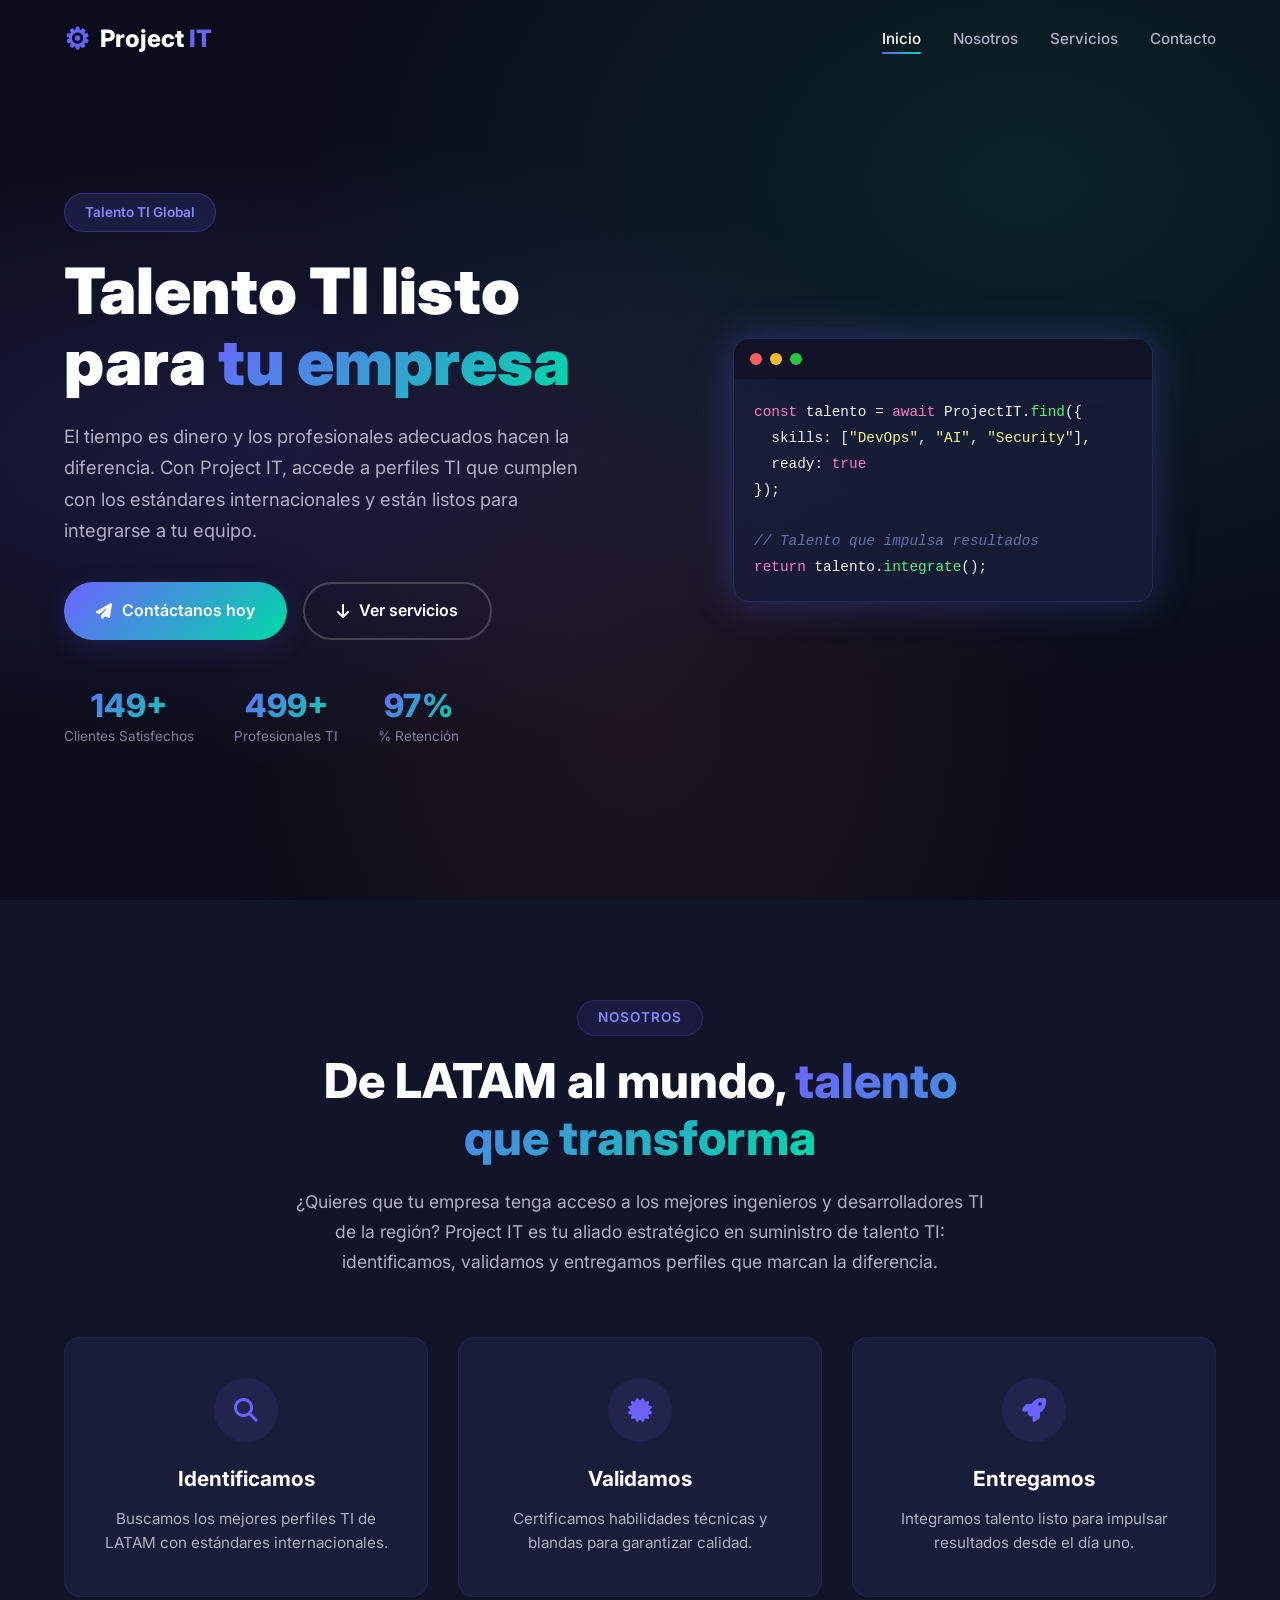
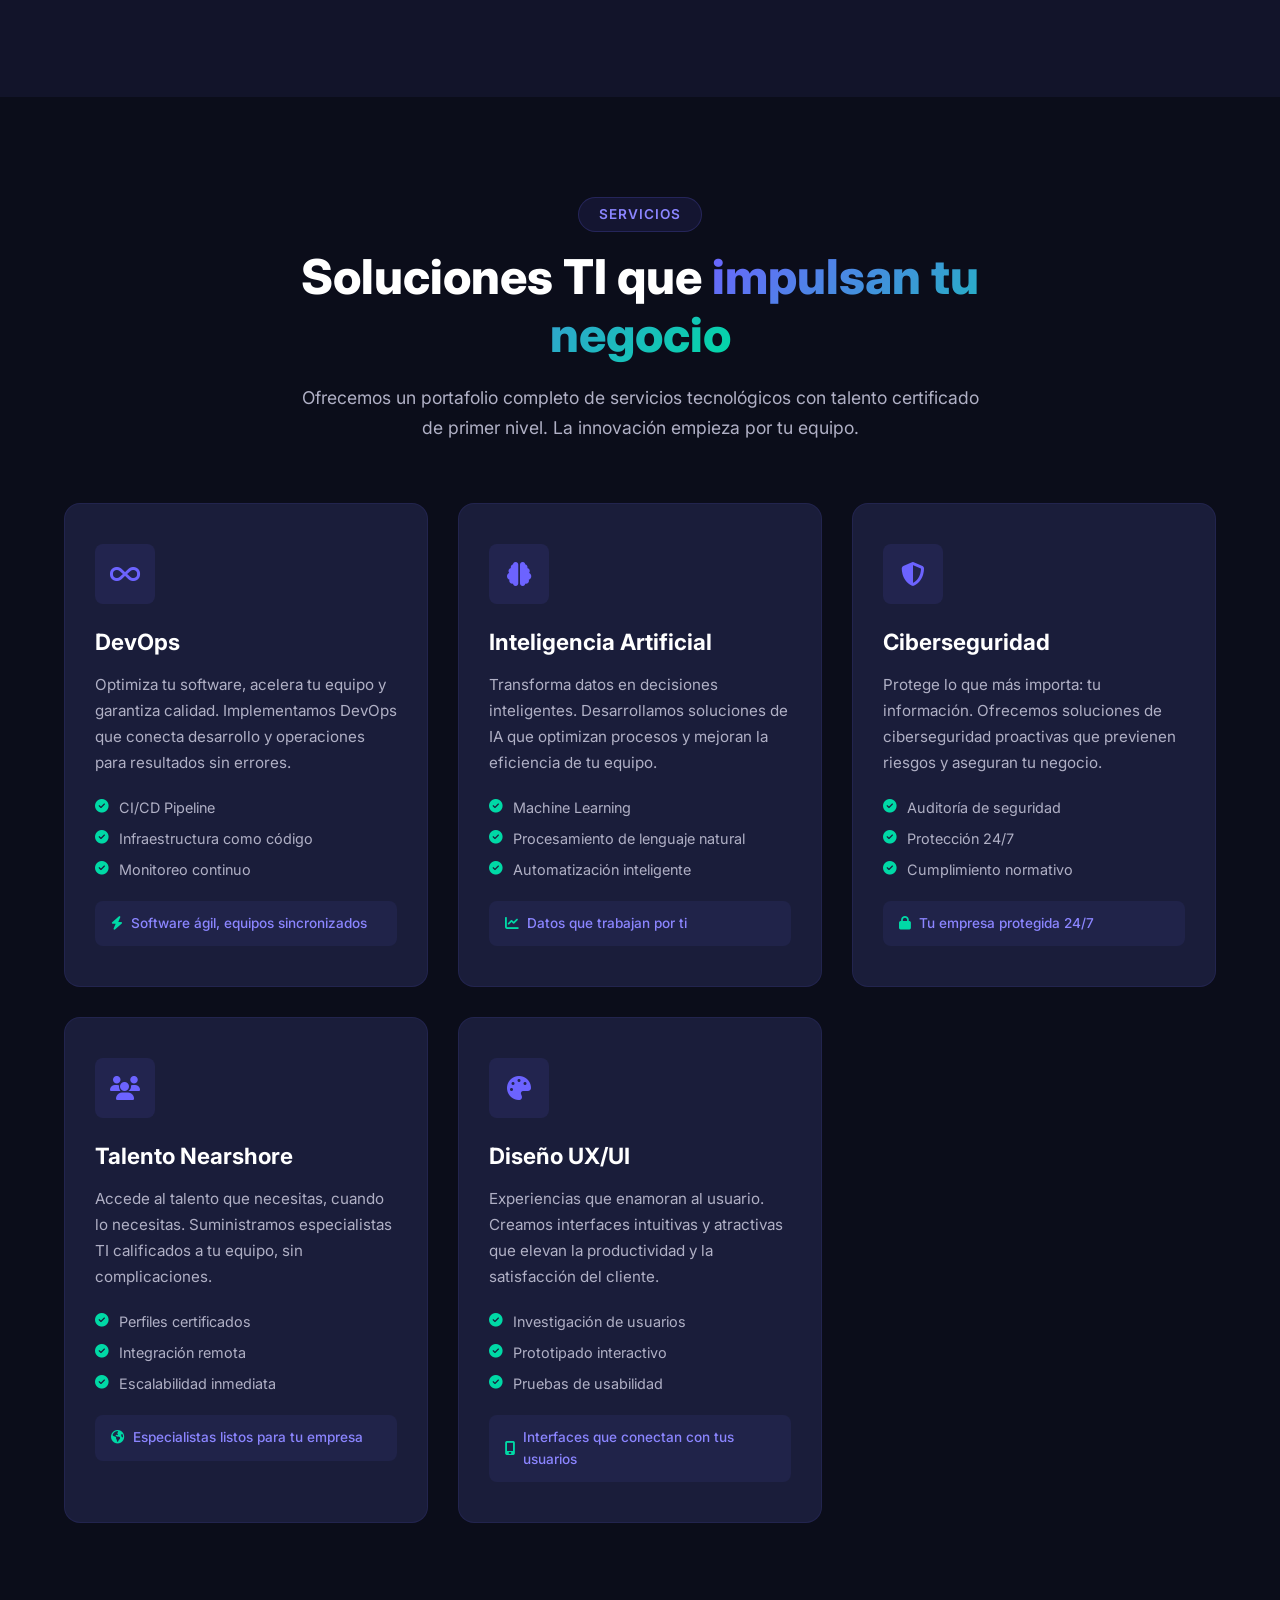
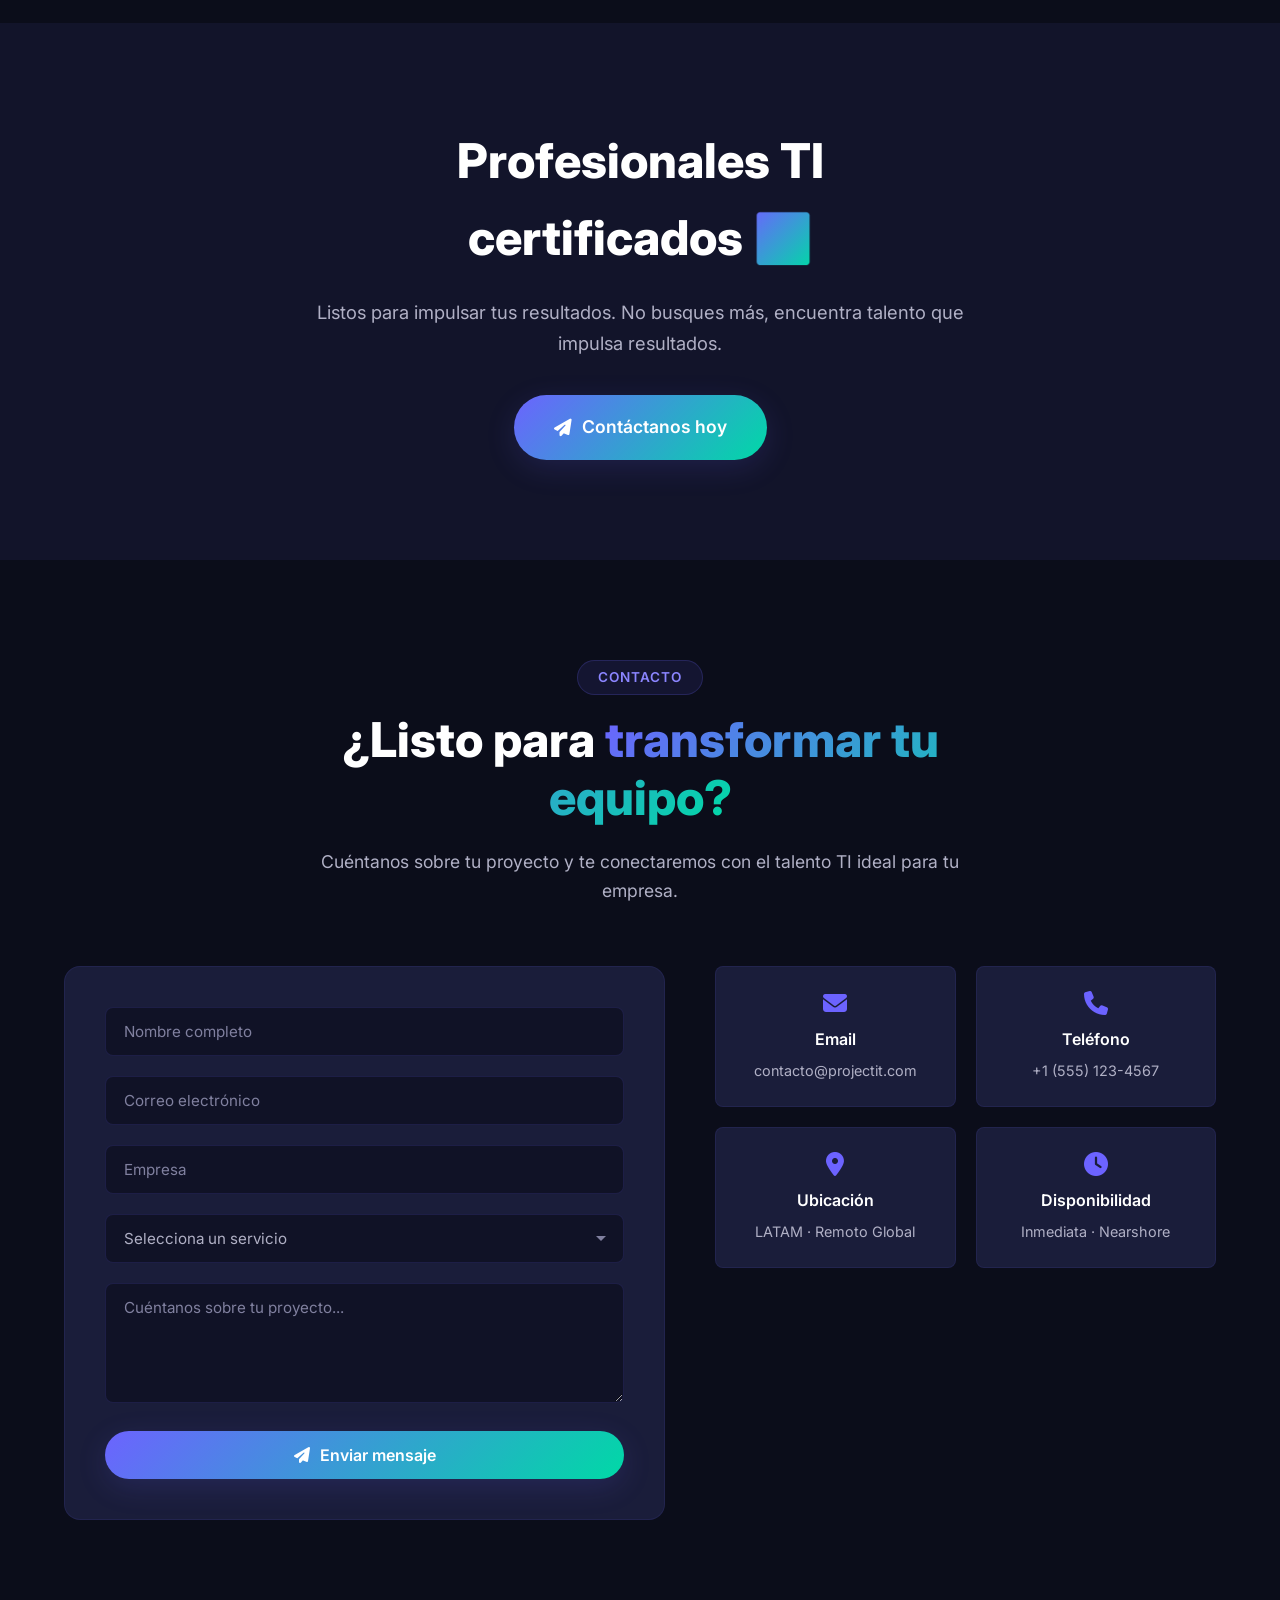
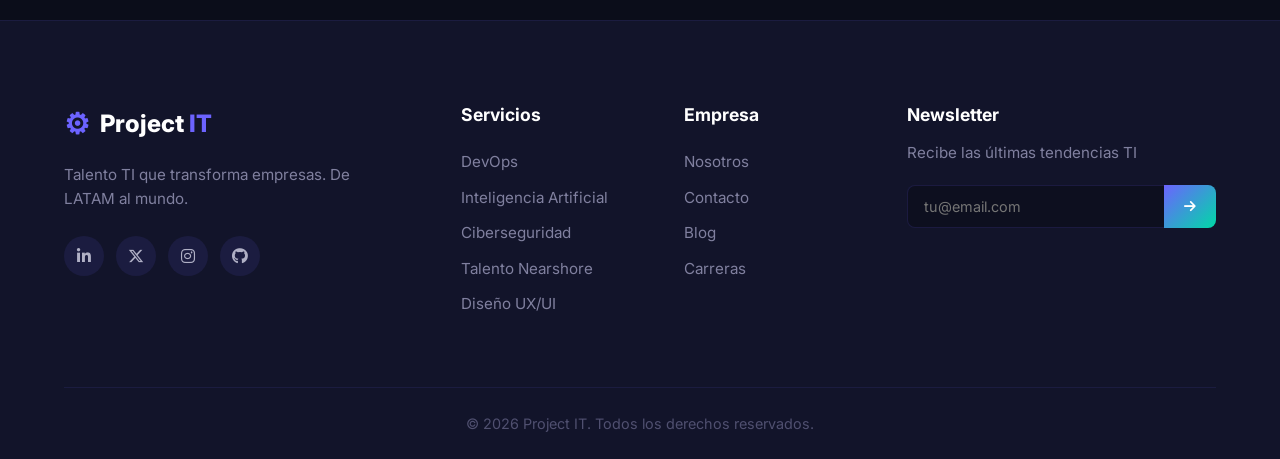
==== index.html @ e50b4309 "Initial commit: Project IT website - Professional responsive web with DevOps, AI, Cybersecurity, Nea" ====
<!DOCTYPE html>
<html lang="es">
<head>
    <meta charset="UTF-8">
    <meta name="viewport" content="width=device-width, initial-scale=1.0">
    <title>Project IT - Talento TI que Transforma</title>
    <meta name="description" content="Project IT: Tu aliado estratégico en suministro de talento TI. DevOps, Inteligencia Artificial, Ciberseguridad, Nearshore y Diseño UX/UI.">
    <link rel="preconnect" href="https://fonts.googleapis.com">
    <link rel="preconnect" href="https://fonts.gstatic.com" crossorigin>
    <link href="https://fonts.googleapis.com/css2?family=Inter:wght@300;400;500;600;700;800;900&display=swap" rel="stylesheet">
    <link rel="stylesheet" href="https://cdnjs.cloudflare.com/ajax/libs/font-awesome/6.5.1/css/all.min.css">
    <link rel="stylesheet" href="styles.css">
</head>
<body>
    <!-- ===== HEADER / NAVBAR ===== -->
    <header class="header" id="header">
        <div class="container header__container">
            <a href="#" class="logo">
                <span class="logo__icon">&#9881;</span>
                <span class="logo__text">Project <span class="logo__highlight">IT</span></span>
            </a>
            <nav class="nav" id="nav">
                <ul class="nav__list">
                    <li><a href="#hero" class="nav__link active">Inicio</a></li>
                    <li><a href="#about" class="nav__link">Nosotros</a></li>
                    <li><a href="#services" class="nav__link">Servicios</a></li>
                    <li><a href="#contact" class="nav__link">Contacto</a></li>
                </ul>
            </nav>
            <button class="hamburger" id="hamburger" aria-label="Menú">
                <span class="hamburger__line"></span>
                <span class="hamburger__line"></span>
                <span class="hamburger__line"></span>
            </button>
        </div>
    </header>

    <!-- ===== HERO ===== -->
    <section class="hero" id="hero">
        <div class="hero__bg"></div>
        <div class="container hero__container">
            <div class="hero__content">
                <span class="hero__badge">Talento TI Global</span>
                <h1 class="hero__title">
                    Talento TI listo para <span class="gradient-text">tu empresa</span>
                </h1>
                <p class="hero__subtitle">
                    El tiempo es dinero y los profesionales adecuados hacen la diferencia. 
                    Con Project IT, accede a perfiles TI que cumplen con los estándares 
                    internacionales y están listos para integrarse a tu equipo.
                </p>
                <div class="hero__actions">
                    <a href="#contact" class="btn btn--primary">
                        <i class="fas fa-paper-plane"></i> Contáctanos hoy
                    </a>
                    <a href="#services" class="btn btn--outline">
                        <i class="fas fa-arrow-down"></i> Ver servicios
                    </a>
                </div>
                <div class="hero__stats">
                    <div class="stat">
                        <span class="stat__number" data-count="150">0</span>
                        <span class="stat__label">Clientes Satisfechos</span>
                    </div>
                    <div class="stat">
                        <span class="stat__number" data-count="500">0</span>
                        <span class="stat__label">Profesionales TI</span>
                    </div>
                    <div class="stat">
                        <span class="stat__number" data-count="98">0</span>
                        <span class="stat__label">% Retención</span>
                    </div>
                </div>
            </div>
            <div class="hero__visual">
                <div class="hero__code-card">
                    <div class="code-card__header">
                        <span class="code-dot code-dot--red"></span>
                        <span class="code-dot code-dot--yellow"></span>
                        <span class="code-dot code-dot--green"></span>
                    </div>
                    <div class="code-card__body">
                        <pre><span class="code-keyword">const</span> talento = <span class="code-keyword">await</span> ProjectIT.<span class="code-func">find</span>({<br>  skills: [<span class="code-string">"DevOps"</span>, <span class="code-string">"AI"</span>, <span class="code-string">"Security"</span>],<br>  ready: <span class="code-boolean">true</span><br>});<br><br><span class="code-comment">// Talento que impulsa resultados</span><br><span class="code-keyword">return</span> talento.<span class="code-func">integrate</span>();</pre>
                    </div>
                </div>
            </div>
        </div>
    </section>

    <!-- ===== ABOUT ===== -->
    <section class="about section" id="about">
        <div class="container">
            <div class="section__header">
                <span class="section__tag">Nosotros</span>
                <h2 class="section__title">De LATAM al mundo, <span class="gradient-text">talento que transforma</span></h2>
                <p class="section__desc">
                    ¿Quieres que tu empresa tenga acceso a los mejores ingenieros y desarrolladores TI 
                    de la región? Project IT es tu aliado estratégico en suministro de talento TI: 
                    identificamos, validamos y entregamos perfiles que marcan la diferencia.
                </p>
            </div>
            <div class="about__grid">
                <div class="about__card">
                    <div class="about__icon">
                        <i class="fas fa-search"></i>
                    </div>
                    <h3>Identificamos</h3>
                    <p>Buscamos los mejores perfiles TI de LATAM con estándares internacionales.</p>
                </div>
                <div class="about__card">
                    <div class="about__icon">
                        <i class="fas fa-certificate"></i>
                    </div>
                    <h3>Validamos</h3>
                    <p>Certificamos habilidades técnicas y blandas para garantizar calidad.</p>
                </div>
                <div class="about__card">
                    <div class="about__icon">
                        <i class="fas fa-rocket"></i>
                    </div>
                    <h3>Entregamos</h3>
                    <p>Integramos talento listo para impulsar resultados desde el día uno.</p>
                </div>
            </div>
        </div>
    </section>

    <!-- ===== SERVICES ===== -->
    <section class="services section" id="services">
        <div class="container">
            <div class="section__header">
                <span class="section__tag">Servicios</span>
                <h2 class="section__title">Soluciones TI que <span class="gradient-text">impulsan tu negocio</span></h2>
                <p class="section__desc">
                    Ofrecemos un portafolio completo de servicios tecnológicos con talento certificado 
                    de primer nivel. La innovación empieza por tu equipo.
                </p>
            </div>
            <div class="services__grid">
                <!-- DevOps -->
                <div class="service-card" data-aos="fade-up">
                    <div class="service-card__icon">
                        <i class="fas fa-infinity"></i>
                    </div>
                    <h3 class="service-card__title">DevOps</h3>
                    <p class="service-card__desc">
                        Optimiza tu software, acelera tu equipo y garantiza calidad. Implementamos 
                        DevOps que conecta desarrollo y operaciones para resultados sin errores.
                    </p>
                    <ul class="service-card__features">
                        <li><i class="fas fa-check-circle"></i> CI/CD Pipeline</li>
                        <li><i class="fas fa-check-circle"></i> Infraestructura como código</li>
                        <li><i class="fas fa-check-circle"></i> Monitoreo continuo</li>
                    </ul>
                    <div class="service-card__tagline">
                        <i class="fas fa-bolt"></i> Software ágil, equipos sincronizados
                    </div>
                </div>

                <!-- Inteligencia Artificial -->
                <div class="service-card" data-aos="fade-up" data-aos-delay="100">
                    <div class="service-card__icon">
                        <i class="fas fa-brain"></i>
                    </div>
                    <h3 class="service-card__title">Inteligencia Artificial</h3>
                    <p class="service-card__desc">
                        Transforma datos en decisiones inteligentes. Desarrollamos soluciones de IA 
                        que optimizan procesos y mejoran la eficiencia de tu equipo.
                    </p>
                    <ul class="service-card__features">
                        <li><i class="fas fa-check-circle"></i> Machine Learning</li>
                        <li><i class="fas fa-check-circle"></i> Procesamiento de lenguaje natural</li>
                        <li><i class="fas fa-check-circle"></i> Automatización inteligente</li>
                    </ul>
                    <div class="service-card__tagline">
                        <i class="fas fa-chart-line"></i> Datos que trabajan por ti
                    </div>
                </div>

                <!-- Ciberseguridad -->
                <div class="service-card" data-aos="fade-up" data-aos-delay="200">
                    <div class="service-card__icon">
                        <i class="fas fa-shield-halved"></i>
                    </div>
                    <h3 class="service-card__title">Ciberseguridad</h3>
                    <p class="service-card__desc">
                        Protege lo que más importa: tu información. Ofrecemos soluciones de 
                        ciberseguridad proactivas que previenen riesgos y aseguran tu negocio.
                    </p>
                    <ul class="service-card__features">
                        <li><i class="fas fa-check-circle"></i> Auditoría de seguridad</li>
                        <li><i class="fas fa-check-circle"></i> Protección 24/7</li>
                        <li><i class="fas fa-check-circle"></i> Cumplimiento normativo</li>
                    </ul>
                    <div class="service-card__tagline">
                        <i class="fas fa-lock"></i> Tu empresa protegida 24/7
                    </div>
                </div>

                <!-- Dotación de Personal TI / Nearshore -->
                <div class="service-card" data-aos="fade-up" data-aos-delay="300">
                    <div class="service-card__icon">
                        <i class="fas fa-users"></i>
                    </div>
                    <h3 class="service-card__title">Talento Nearshore</h3>
                    <p class="service-card__desc">
                        Accede al talento que necesitas, cuando lo necesitas. Suministramos 
                        especialistas TI calificados a tu equipo, sin complicaciones.
                    </p>
                    <ul class="service-card__features">
                        <li><i class="fas fa-check-circle"></i> Perfiles certificados</li>
                        <li><i class="fas fa-check-circle"></i> Integración remota</li>
                        <li><i class="fas fa-check-circle"></i> Escalabilidad inmediata</li>
                    </ul>
                    <div class="service-card__tagline">
                        <i class="fas fa-globe-americas"></i> Especialistas listos para tu empresa
                    </div>
                </div>

                <!-- Diseño UX/UI -->
                <div class="service-card" data-aos="fade-up" data-aos-delay="400">
                    <div class="service-card__icon">
                        <i class="fas fa-palette"></i>
                    </div>
                    <h3 class="service-card__title">Diseño UX/UI</h3>
                    <p class="service-card__desc">
                        Experiencias que enamoran al usuario. Creamos interfaces intuitivas y 
                        atractivas que elevan la productividad y la satisfacción del cliente.
                    </p>
                    <ul class="service-card__features">
                        <li><i class="fas fa-check-circle"></i> Investigación de usuarios</li>
                        <li><i class="fas fa-check-circle"></i> Prototipado interactivo</li>
                        <li><i class="fas fa-check-circle"></i> Pruebas de usabilidad</li>
                    </ul>
                    <div class="service-card__tagline">
                        <i class="fas fa-mobile-screen"></i> Interfaces que conectan con tus usuarios
                    </div>
                </div>
            </div>
        </div>
    </section>

    <!-- ===== CTA ===== -->
    <section class="cta section">
        <div class="container">
            <div class="cta__content">
                <h2 class="cta__title">Profesionales TI certificados <span class="gradient-text">✅</span></h2>
                <p class="cta__desc">
                    Listos para impulsar tus resultados. No busques más, encuentra talento 
                    que impulsa resultados.
                </p>
                <a href="#contact" class="btn btn--primary btn--large">
                    <i class="fas fa-paper-plane"></i> Contáctanos hoy
                </a>
            </div>
        </div>
    </section>

    <!-- ===== CONTACT ===== -->
    <section class="contact section" id="contact">
        <div class="container">
            <div class="section__header">
                <span class="section__tag">Contacto</span>
                <h2 class="section__title">¿Listo para <span class="gradient-text">transformar tu equipo?</span></h2>
                <p class="section__desc">
                    Cuéntanos sobre tu proyecto y te conectaremos con el talento TI ideal para tu empresa.
                </p>
            </div>
            <div class="contact__grid">
                <form class="contact__form" id="contactForm">
                    <div class="form__group">
                        <input type="text" id="name" name="name" placeholder="Nombre completo" required>
                    </div>
                    <div class="form__group">
                        <input type="email" id="email" name="email" placeholder="Correo electrónico" required>
                    </div>
                    <div class="form__group">
                        <input type="text" id="company" name="company" placeholder="Empresa">
                    </div>
                    <div class="form__group">
                        <select id="service" name="service">
                            <option value="">Selecciona un servicio</option>
                            <option value="devops">DevOps</option>
                            <option value="ai">Inteligencia Artificial</option>
                            <option value="security">Ciberseguridad</option>
                            <option value="nearshore">Talento Nearshore</option>
                            <option value="uxui">Diseño UX/UI</option>
                        </select>
                    </div>
                    <div class="form__group">
                        <textarea id="message" name="message" rows="4" placeholder="Cuéntanos sobre tu proyecto..." required></textarea>
                    </div>
                    <button type="submit" class="btn btn--primary btn--full">
                        <i class="fas fa-paper-plane"></i> Enviar mensaje
                    </button>
                </form>
                <div class="contact__info">
                    <div class="contact__info-card">
                        <i class="fas fa-envelope"></i>
                        <h4>Email</h4>
                        <p>contacto@projectit.com</p>
                    </div>
                    <div class="contact__info-card">
                        <i class="fas fa-phone"></i>
                        <h4>Teléfono</h4>
                        <p>+1 (555) 123-4567</p>
                    </div>
                    <div class="contact__info-card">
                        <i class="fas fa-location-dot"></i>
                        <h4>Ubicación</h4>
                        <p>LATAM · Remoto Global</p>
                    </div>
                    <div class="contact__info-card">
                        <i class="fas fa-clock"></i>
                        <h4>Disponibilidad</h4>
                        <p>Inmediata · Nearshore</p>
                    </div>
                </div>
            </div>
        </div>
    </section>

    <!-- ===== FOOTER ===== -->
    <footer class="footer">
        <div class="container">
            <div class="footer__grid">
                <div class="footer__brand">
                    <a href="#" class="logo">
                        <span class="logo__icon">&#9881;</span>
                        <span class="logo__text">Project <span class="logo__highlight">IT</span></span>
                    </a>
                    <p>Talento TI que transforma empresas. De LATAM al mundo.</p>
                    <div class="footer__social">
                        <a href="#" aria-label="LinkedIn"><i class="fab fa-linkedin-in"></i></a>
                        <a href="#" aria-label="Twitter"><i class="fab fa-x-twitter"></i></a>
                        <a href="#" aria-label="Instagram"><i class="fab fa-instagram"></i></a>
                        <a href="#" aria-label="GitHub"><i class="fab fa-github"></i></a>
                    </div>
                </div>
                <div class="footer__links">
                    <h4>Servicios</h4>
                    <ul>
                        <li><a href="#services">DevOps</a></li>
                        <li><a href="#services">Inteligencia Artificial</a></li>
                        <li><a href="#services">Ciberseguridad</a></li>
                        <li><a href="#services">Talento Nearshore</a></li>
                        <li><a href="#services">Diseño UX/UI</a></li>
                    </ul>
                </div>
                <div class="footer__links">
                    <h4>Empresa</h4>
                    <ul>
                        <li><a href="#about">Nosotros</a></li>
                        <li><a href="#contact">Contacto</a></li>
                        <li><a href="#">Blog</a></li>
                        <li><a href="#">Carreras</a></li>
                    </ul>
                </div>
                <div class="footer__newsletter">
                    <h4>Newsletter</h4>
                    <p>Recibe las últimas tendencias TI</p>
                    <form class="footer__form">
                        <input type="email" placeholder="tu@email.com" required>
                        <button type="submit" aria-label="Suscribirse"><i class="fas fa-arrow-right"></i></button>
                    </form>
                </div>
            </div>
            <div class="footer__bottom">
                <p>&copy; 2026 Project IT. Todos los derechos reservados.</p>
            </div>
        </div>
    </footer>

    <script src="script.js"></script>
</body>
</html>
---- styles.css ----
/* ============================================
   PROJECT IT - Estilos Profesionales
   Diseño moderno, responsivo y atractivo
   ============================================ */

/* ----- CSS Custom Properties ----- */
:root {
    --primary: #6C63FF;
    --primary-dark: #5A52D5;
    --primary-light: #8B85FF;
    --secondary: #00D9A6;
    --accent: #FF6B6B;
    --dark: #0B0D1A;
    --dark-2: #12142A;
    --dark-3: #1A1D3A;
    --gray-100: #F0F0F5;
    --gray-200: #E0E0EB;
    --gray-300: #B0B0C5;
    --gray-400: #80809F;
    --gray-500: #505070;
    --white: #FFFFFF;
    --gradient-1: linear-gradient(135deg, #6C63FF, #00D9A6);
    --gradient-2: linear-gradient(135deg, #6C63FF, #FF6B6B);
    --gradient-3: linear-gradient(135deg, #00D9A6, #6C63FF);
    --shadow-sm: 0 2px 8px rgba(108, 99, 255, 0.1);
    --shadow-md: 0 8px 30px rgba(108, 99, 255, 0.15);
    --shadow-lg: 0 20px 60px rgba(108, 99, 255, 0.2);
    --shadow-glow: 0 0 40px rgba(108, 99, 255, 0.3);
    --radius-sm: 8px;
    --radius-md: 16px;
    --radius-lg: 24px;
    --radius-xl: 32px;
    --transition: all 0.3s cubic-bezier(0.4, 0, 0.2, 1);
    --font: 'Inter', -apple-system, BlinkMacSystemFont, 'Segoe UI', sans-serif;
    --max-width: 1200px;
}

/* ----- Reset & Base ----- */
*,
*::before,
*::after {
    margin: 0;
    padding: 0;
    box-sizing: border-box;
}

html {
    scroll-behavior: smooth;
    font-size: 16px;
}

body {
    font-family: var(--font);
    background: var(--dark);
    color: var(--gray-100);
    line-height: 1.6;
    overflow-x: hidden;
    -webkit-font-smoothing: antialiased;
}

img {
    max-width: 100%;
    display: block;
}

a {
    text-decoration: none;
    color: inherit;
    transition: var(--transition);
}

ul {
    list-style: none;
}

.container {
    width: 100%;
    max-width: var(--max-width);
    margin: 0 auto;
    padding: 0 24px;
}

.section {
    padding: 100px 0;
    position: relative;
}

/* ----- Typography ----- */
.gradient-text {
    background: var(--gradient-1);
    -webkit-background-clip: text;
    -webkit-text-fill-color: transparent;
    background-clip: text;
}

.section__header {
    text-align: center;
    max-width: 700px;
    margin: 0 auto 60px;
}

.section__tag {
    display: inline-block;
    padding: 6px 20px;
    background: rgba(108, 99, 255, 0.1);
    border: 1px solid rgba(108, 99, 255, 0.2);
    border-radius: 50px;
    font-size: 0.85rem;
    font-weight: 600;
    color: var(--primary-light);
    text-transform: uppercase;
    letter-spacing: 1px;
    margin-bottom: 16px;
}

.section__title {
    font-size: clamp(2rem, 4vw, 3rem);
    font-weight: 800;
    line-height: 1.2;
    margin-bottom: 20px;
    color: var(--white);
}

.section__desc {
    font-size: 1.1rem;
    color: var(--gray-300);
    line-height: 1.7;
}

/* ----- Buttons ----- */
.btn {
    display: inline-flex;
    align-items: center;
    gap: 10px;
    padding: 14px 32px;
    border-radius: 50px;
    font-size: 1rem;
    font-weight: 600;
    font-family: var(--font);
    cursor: pointer;
    transition: var(--transition);
    border: none;
    position: relative;
    overflow: hidden;
}

.btn--primary {
    background: var(--gradient-1);
    color: var(--white);
    box-shadow: var(--shadow-md);
}

.btn--primary:hover {
    transform: translateY(-3px);
    box-shadow: var(--shadow-lg);
}

.btn--outline {
    background: transparent;
    color: var(--white);
    border: 2px solid rgba(255, 255, 255, 0.2);
}

.btn--outline:hover {
    border-color: var(--primary);
    background: rgba(108, 99, 255, 0.1);
    transform: translateY(-3px);
}

.btn--large {
    padding: 18px 40px;
    font-size: 1.1rem;
}

.btn--full {
    width: 100%;
    justify-content: center;
}

/* ============================================
   HEADER / NAVBAR
   ============================================ */
.header {
    position: fixed;
    top: 0;
    left: 0;
    right: 0;
    z-index: 1000;
    padding: 16px 0;
    transition: var(--transition);
}

.header.scrolled {
    background: rgba(11, 13, 26, 0.95);
    backdrop-filter: blur(20px);
    -webkit-backdrop-filter: blur(20px);
    border-bottom: 1px solid rgba(108, 99, 255, 0.1);
    padding: 10px 0;
}

.header__container {
    display: flex;
    align-items: center;
    justify-content: space-between;
}

.logo {
    display: flex;
    align-items: center;
    gap: 10px;
    font-size: 1.5rem;
    font-weight: 800;
    color: var(--white);
}

.logo__icon {
    font-size: 1.8rem;
    color: var(--primary);
}

.logo__highlight {
    color: var(--primary);
}

.nav__list {
    display: flex;
    gap: 32px;
}

.nav__link {
    font-size: 0.95rem;
    font-weight: 500;
    color: var(--gray-300);
    position: relative;
    padding: 4px 0;
}

.nav__link::after {
    content: '';
    position: absolute;
    bottom: -2px;
    left: 0;
    width: 0;
    height: 2px;
    background: var(--gradient-1);
    transition: var(--transition);
    border-radius: 2px;
}

.nav__link:hover,
.nav__link.active {
    color: var(--white);
}

.nav__link:hover::after,
.nav__link.active::after {
    width: 100%;
}

/* Hamburger */
.hamburger {
    display: none;
    flex-direction: column;
    gap: 5px;
    background: none;
    border: none;
    cursor: pointer;
    padding: 4px;
    z-index: 1001;
}

.hamburger__line {
    width: 28px;
    height: 2.5px;
    background: var(--white);
    border-radius: 4px;
    transition: var(--transition);
}

.hamburger.active .hamburger__line:nth-child(1) {
    transform: rotate(45deg) translate(5px, 5px);
}

.hamburger.active .hamburger__line:nth-child(2) {
    opacity: 0;
}

.hamburger.active .hamburger__line:nth-child(3) {
    transform: rotate(-45deg) translate(5px, -5px);
}

/* ============================================
   HERO
   ============================================ */
.hero {
    min-height: 100vh;
    display: flex;
    align-items: center;
    position: relative;
    overflow: hidden;
    padding: 120px 0 80px;
}

.hero__bg {
    position: absolute;
    inset: 0;
    background: 
        radial-gradient(ellipse at 20% 50%, rgba(108, 99, 255, 0.15) 0%, transparent 50%),
        radial-gradient(ellipse at 80% 20%, rgba(0, 217, 166, 0.1) 0%, transparent 50%),
        radial-gradient(ellipse at 50% 80%, rgba(255, 107, 107, 0.08) 0%, transparent 50%);
    pointer-events: none;
}

.hero__container {
    display: grid;
    grid-template-columns: 1fr 1fr;
    gap: 60px;
    align-items: center;
    position: relative;
    z-index: 1;
}

.hero__badge {
    display: inline-block;
    padding: 8px 20px;
    background: rgba(108, 99, 255, 0.15);
    border: 1px solid rgba(108, 99, 255, 0.3);
    border-radius: 50px;
    font-size: 0.85rem;
    font-weight: 600;
    color: var(--primary-light);
    margin-bottom: 24px;
    animation: fadeInUp 0.6s ease;
}

.hero__title {
    font-size: clamp(2.5rem, 5vw, 4rem);
    font-weight: 900;
    line-height: 1.1;
    margin-bottom: 24px;
    color: var(--white);
    animation: fadeInUp 0.6s ease 0.1s both;
}

.hero__subtitle {
    font-size: 1.15rem;
    color: var(--gray-300);
    line-height: 1.7;
    margin-bottom: 36px;
    max-width: 540px;
    animation: fadeInUp 0.6s ease 0.2s both;
}

.hero__actions {
    display: flex;
    gap: 16px;
    flex-wrap: wrap;
    margin-bottom: 50px;
    animation: fadeInUp 0.6s ease 0.3s both;
}

/* Stats */
.hero__stats {
    display: flex;
    gap: 40px;
    animation: fadeInUp 0.6s ease 0.4s both;
}

.stat {
    text-align: center;
}

.stat__number {
    display: block;
    font-size: 2rem;
    font-weight: 800;
    background: var(--gradient-1);
    -webkit-background-clip: text;
    -webkit-text-fill-color: transparent;
    background-clip: text;
    line-height: 1;
}

.stat__label {
    font-size: 0.85rem;
    color: var(--gray-400);
    margin-top: 4px;
    display: block;
}

/* Code Card */
.hero__visual {
    display: flex;
    justify-content: center;
    animation: fadeInUp 0.8s ease 0.3s both;
}

.hero__code-card {
    background: rgba(26, 29, 58, 0.8);
    border: 1px solid rgba(108, 99, 255, 0.2);
    border-radius: var(--radius-md);
    overflow: hidden;
    width: 100%;
    max-width: 420px;
    box-shadow: var(--shadow-glow);
    backdrop-filter: blur(10px);
}

.code-card__header {
    display: flex;
    gap: 8px;
    padding: 14px 16px;
    background: rgba(11, 13, 26, 0.5);
    border-bottom: 1px solid rgba(108, 99, 255, 0.1);
}

.code-dot {
    width: 12px;
    height: 12px;
    border-radius: 50%;
}

.code-dot--red { background: #FF5F57; }
.code-dot--yellow { background: #FFBD2E; }
.code-dot--green { background: #28C840; }

.code-card__body {
    padding: 20px;
    font-family: 'Fira Code', 'Consolas', monospace;
    font-size: 0.9rem;
    line-height: 1.8;
    overflow-x: auto;
}

.code-card__body pre {
    white-space: pre-wrap;
}

.code-keyword { color: #FF79C6; }
.code-func { color: #50FA7B; }
.code-string { color: #F1FA8C; }
.code-boolean { color: #FF79C6; }
.code-comment { color: #6272A4; font-style: italic; }

/* ============================================
   ABOUT
   ============================================ */
.about {
    background: var(--dark-2);
}

.about__grid {
    display: grid;
    grid-template-columns: repeat(3, 1fr);
    gap: 30px;
}

.about__card {
    background: var(--dark-3);
    border: 1px solid rgba(108, 99, 255, 0.1);
    border-radius: var(--radius-md);
    padding: 40px 30px;
    text-align: center;
    transition: var(--transition);
}

.about__card:hover {
    transform: translateY(-8px);
    border-color: rgba(108, 99, 255, 0.3);
    box-shadow: var(--shadow-md);
}

.about__icon {
    width: 64px;
    height: 64px;
    background: rgba(108, 99, 255, 0.1);
    border-radius: 50%;
    display: flex;
    align-items: center;
    justify-content: center;
    margin: 0 auto 20px;
    font-size: 1.5rem;
    color: var(--primary);
}

.about__card h3 {
    font-size: 1.3rem;
    font-weight: 700;
    margin-bottom: 12px;
    color: var(--white);
}

.about__card p {
    color: var(--gray-300);
    font-size: 0.95rem;
    line-height: 1.6;
}

/* ============================================
   SERVICES
   ============================================ */
.services {
    background: var(--dark);
}

.services__grid {
    display: grid;
    grid-template-columns: repeat(auto-fit, minmax(320px, 1fr));
    gap: 30px;
}

.service-card {
    background: var(--dark-3);
    border: 1px solid rgba(108, 99, 255, 0.1);
    border-radius: var(--radius-md);
    padding: 40px 30px;
    transition: var(--transition);
    position: relative;
    overflow: hidden;
}

.service-card::before {
    content: '';
    position: absolute;
    top: 0;
    left: 0;
    right: 0;
    height: 3px;
    background: var(--gradient-1);
    transform: scaleX(0);
    transform-origin: left;
    transition: transform 0.5s ease;
}

.service-card:hover::before {
    transform: scaleX(1);
}

.service-card:hover {
    transform: translateY(-8px);
    border-color: rgba(108, 99, 255, 0.3);
    box-shadow: var(--shadow-md);
}

.service-card__icon {
    width: 60px;
    height: 60px;
    background: rgba(108, 99, 255, 0.1);
    border-radius: var(--radius-sm);
    display: flex;
    align-items: center;
    justify-content: center;
    font-size: 1.5rem;
    color: var(--primary);
    margin-bottom: 20px;
    transition: var(--transition);
}

.service-card:hover .service-card__icon {
    background: var(--gradient-1);
    color: var(--white);
}

.service-card__title {
    font-size: 1.4rem;
    font-weight: 700;
    margin-bottom: 12px;
    color: var(--white);
}

.service-card__desc {
    color: var(--gray-300);
    font-size: 0.95rem;
    line-height: 1.7;
    margin-bottom: 20px;
}

.service-card__features {
    margin-bottom: 20px;
}

.service-card__features li {
    display: flex;
    align-items: center;
    gap: 10px;
    color: var(--gray-300);
    font-size: 0.9rem;
    margin-bottom: 8px;
}

.service-card__features li i {
    color: var(--secondary);
    font-size: 0.85rem;
}

.service-card__tagline {
    display: flex;
    align-items: center;
    gap: 8px;
    padding: 12px 16px;
    background: rgba(108, 99, 255, 0.08);
    border-radius: var(--radius-sm);
    font-size: 0.85rem;
    font-weight: 500;
    color: var(--primary-light);
}

.service-card__tagline i {
    color: var(--secondary);
}

/* ============================================
   CTA
   ============================================ */
.cta {
    background: var(--dark-2);
    text-align: center;
}

.cta__content {
    max-width: 650px;
    margin: 0 auto;
}

.cta__title {
    font-size: clamp(2rem, 4vw, 3rem);
    font-weight: 800;
    margin-bottom: 20px;
    color: var(--white);
}

.cta__desc {
    font-size: 1.15rem;
    color: var(--gray-300);
    margin-bottom: 36px;
    line-height: 1.7;
}

/* ============================================
   CONTACT
   ============================================ */
.contact {
    background: var(--dark);
}

.contact__grid {
    display: grid;
    grid-template-columns: 1.2fr 1fr;
    gap: 50px;
    align-items: start;
}

.contact__form {
    background: var(--dark-3);
    border: 1px solid rgba(108, 99, 255, 0.1);
    border-radius: var(--radius-md);
    padding: 40px;
}

.form__group {
    margin-bottom: 20px;
}

.form__group input,
.form__group select,
.form__group textarea {
    width: 100%;
    padding: 14px 18px;
    background: rgba(11, 13, 26, 0.6);
    border: 1px solid rgba(108, 99, 255, 0.15);
    border-radius: var(--radius-sm);
    color: var(--white);
    font-family: var(--font);
    font-size: 0.95rem;
    transition: var(--transition);
    outline: none;
}

.form__group input:focus,
.form__group select:focus,
.form__group textarea:focus {
    border-color: var(--primary);
    box-shadow: 0 0 0 3px rgba(108, 99, 255, 0.1);
}

.form__group input::placeholder,
.form__group textarea::placeholder {
    color: var(--gray-400);
}

.form__group select {
    color: var(--gray-300);
    cursor: pointer;
    appearance: none;
    background-image: url("data:image/svg+xml,%3Csvg xmlns='http://www.w3.org/2000/svg' width='12' height='12' viewBox='0 0 12 12'%3E%3Cpath fill='%2380809F' d='M6 8L1 3h10z'/%3E%3C/svg%3E");
    background-repeat: no-repeat;
    background-position: right 16px center;
}

.form__group select option {
    background: var(--dark-3);
    color: var(--white);
}

.form__group textarea {
    resize: vertical;
    min-height: 120px;
}

/* Contact Info */
.contact__info {
    display: grid;
    grid-template-columns: 1fr 1fr;
    gap: 20px;
}

.contact__info-card {
    background: var(--dark-3);
    border: 1px solid rgba(108, 99, 255, 0.1);
    border-radius: var(--radius-sm);
    padding: 24px;
    text-align: center;
    transition: var(--transition);
}

.contact__info-card:hover {
    border-color: rgba(108, 99, 255, 0.3);
    transform: translateY(-4px);
}

.contact__info-card i {
    font-size: 1.5rem;
    color: var(--primary);
    margin-bottom: 12px;
}

.contact__info-card h4 {
    font-size: 1rem;
    font-weight: 600;
    color: var(--white);
    margin-bottom: 6px;
}

.contact__info-card p {
    font-size: 0.9rem;
    color: var(--gray-300);
}

/* ============================================
   FOOTER
   ============================================ */
.footer {
    background: var(--dark-2);
    border-top: 1px solid rgba(108, 99, 255, 0.1);
    padding: 80px 0 0;
}

.footer__grid {
    display: grid;
    grid-template-columns: 2fr 1fr 1fr 1.5fr;
    gap: 50px;
    padding-bottom: 60px;
    border-bottom: 1px solid rgba(108, 99, 255, 0.1);
}

.footer__brand p {
    color: var(--gray-400);
    margin: 16px 0 24px;
    font-size: 0.95rem;
    max-width: 300px;
}

.footer__social {
    display: flex;
    gap: 12px;
}

.footer__social a {
    width: 40px;
    height: 40px;
    background: rgba(108, 99, 255, 0.1);
    border-radius: 50%;
    display: flex;
    align-items: center;
    justify-content: center;
    color: var(--gray-300);
    font-size: 1rem;
    transition: var(--transition);
}

.footer__social a:hover {
    background: var(--gradient-1);
    color: var(--white);
    transform: translateY(-3px);
}

.footer__links h4 {
    font-size: 1.1rem;
    font-weight: 700;
    color: var(--white);
    margin-bottom: 20px;
}

.footer__links ul li {
    margin-bottom: 10px;
}

.footer__links ul li a {
    color: var(--gray-400);
    font-size: 0.95rem;
    transition: var(--transition);
}

.footer__links ul li a:hover {
    color: var(--primary-light);
    padding-left: 4px;
}

.footer__newsletter h4 {
    font-size: 1.1rem;
    font-weight: 700;
    color: var(--white);
    margin-bottom: 12px;
}

.footer__newsletter p {
    color: var(--gray-400);
    font-size: 0.95rem;
    margin-bottom: 20px;
}

.footer__form {
    display: flex;
    gap: 0;
}

.footer__form input {
    flex: 1;
    padding: 12px 16px;
    background: rgba(11, 13, 26, 0.6);
    border: 1px solid rgba(108, 99, 255, 0.15);
    border-right: none;
    border-radius: var(--radius-sm) 0 0 var(--radius-sm);
    color: var(--white);
    font-family: var(--font);
    font-size: 0.9rem;
    outline: none;
}

.footer__form input:focus {
    border-color: var(--primary);
}

.footer__form button {
    padding: 12px 20px;
    background: var(--gradient-1);
    border: none;
    border-radius: 0 var(--radius-sm) var(--radius-sm) 0;
    color: var(--white);
    cursor: pointer;
    transition: var(--transition);
}

.footer__form button:hover {
    opacity: 0.9;
}

.footer__bottom {
    padding: 24px 0;
    text-align: center;
}

.footer__bottom p {
    color: var(--gray-500);
    font-size: 0.9rem;
}

/* ============================================
   ANIMATIONS
   ============================================ */
@keyframes fadeInUp {
    from {
        opacity: 0;
        transform: translateY(30px);
    }
    to {
        opacity: 1;
        transform: translateY(0);
    }
}

/* ============================================
   RESPONSIVE DESIGN
   ============================================ */

/* Tablets */
@media (max-width: 1024px) {
    .hero__container {
        grid-template-columns: 1fr;
        text-align: center;
    }

    .hero__subtitle {
        margin: 0 auto 36px;
    }

    .hero__actions {
        justify-content: center;
    }

    .hero__stats {
        justify-content: center;
    }

    .hero__visual {
        display: none;
    }

    .about__grid {
        grid-template-columns: repeat(2, 1fr);
    }

    .contact__grid {
        grid-template-columns: 1fr;
    }

    .footer__grid {
        grid-template-columns: repeat(2, 1fr);
    }
}

/* Mobile */
@media (max-width: 768px) {
    .section {
        padding: 60px 0;
    }

    .nav {
        position: fixed;
        top: 0;
        right: -100%;
        width: 280px;
        height: 100vh;
        background: rgba(11, 13, 26, 0.98);
        backdrop-filter: blur(20px);
        padding: 80px 30px 30px;
        transition: var(--transition);
        border-left: 1px solid rgba(108, 99, 255, 0.1);
    }

    .nav.open {
        right: 0;
    }

    .nav__list {
        flex-direction: column;
        gap: 24px;
    }

    .nav__link {
        font-size: 1.1rem;
    }

    .hamburger {
        display: flex;
    }

    .hero {
        padding: 100px 0 60px;
    }

    .hero__title {
        font-size: clamp(2rem, 8vw, 2.8rem);
    }

    .hero__stats {
        flex-wrap: wrap;
        gap: 24px;
    }

    .about__grid {
        grid-template-columns: 1fr;
    }

    .services__grid {
        grid-template-columns: 1fr;
    }

    .contact__form {
        padding: 24px;
    }

    .contact__info {
        grid-template-columns: 1fr 1fr;
    }

    .footer__grid {
        grid-template-columns: 1fr;
        gap: 40px;
    }

    .footer__brand p {
        max-width: 100%;
    }
}

/* Small Mobile */
@media (max-width: 480px) {
    .container {
        padding: 0 16px;
    }

    .hero__actions {
        flex-direction: column;
        align-items: stretch;
    }

    .hero__actions .btn {
        justify-content: center;
    }

    .hero__stats {
        flex-direction: column;
        gap: 16px;
    }

    .contact__info {
        grid-template-columns: 1fr;
    }

    .btn--large {
        padding: 14px 28px;
        font-size: 1rem;
    }
}
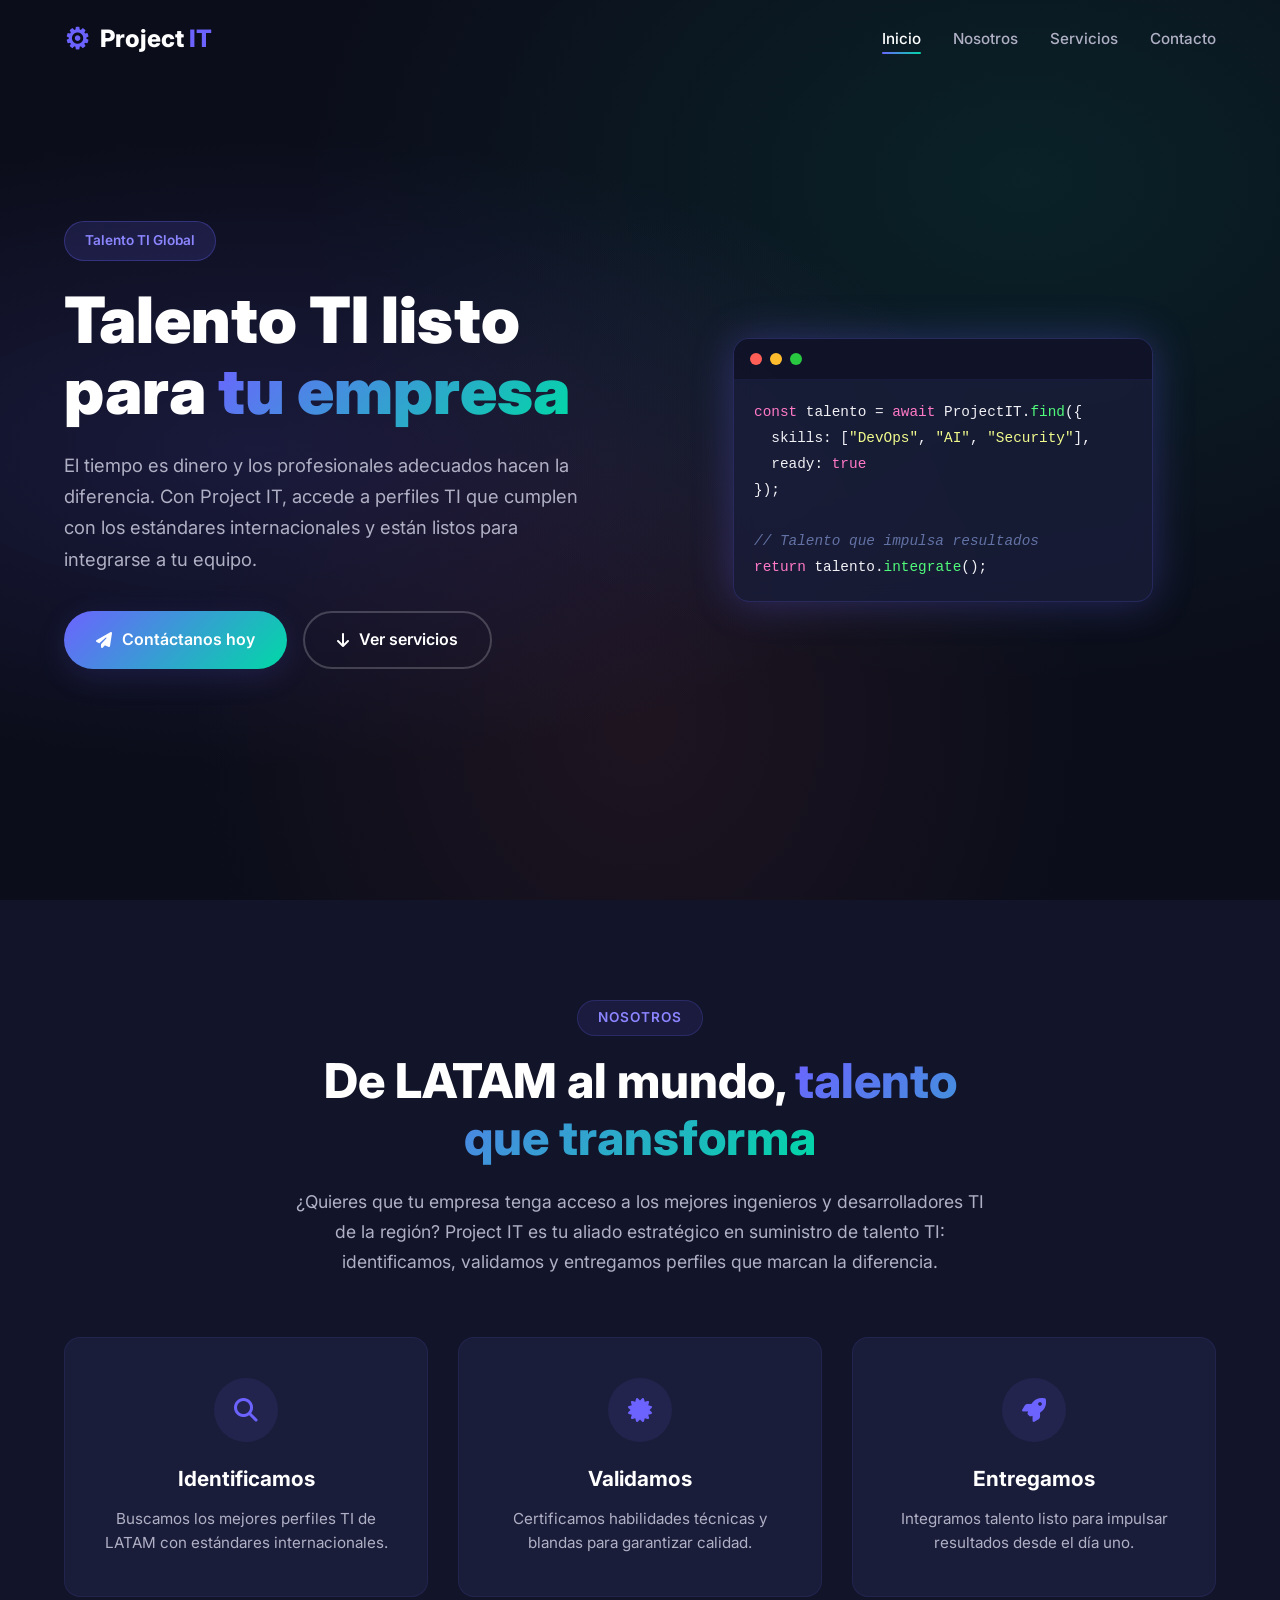
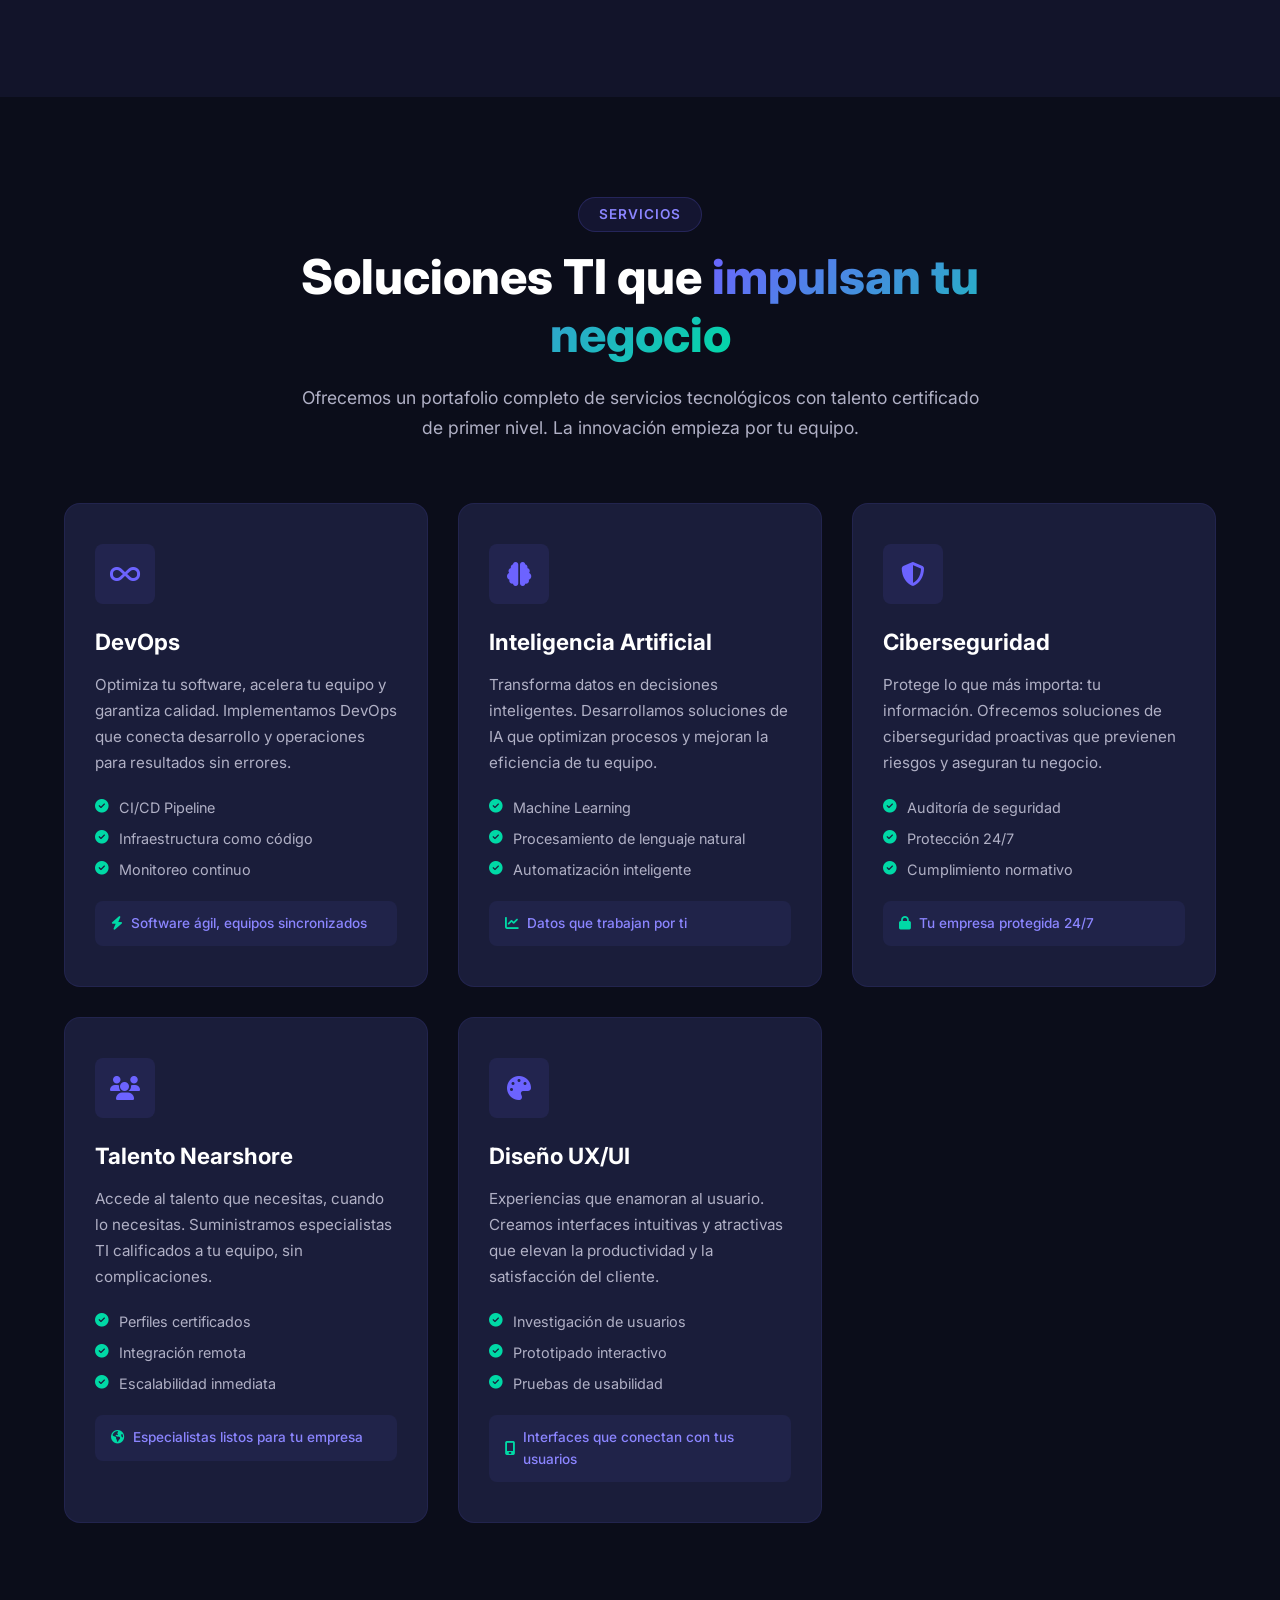
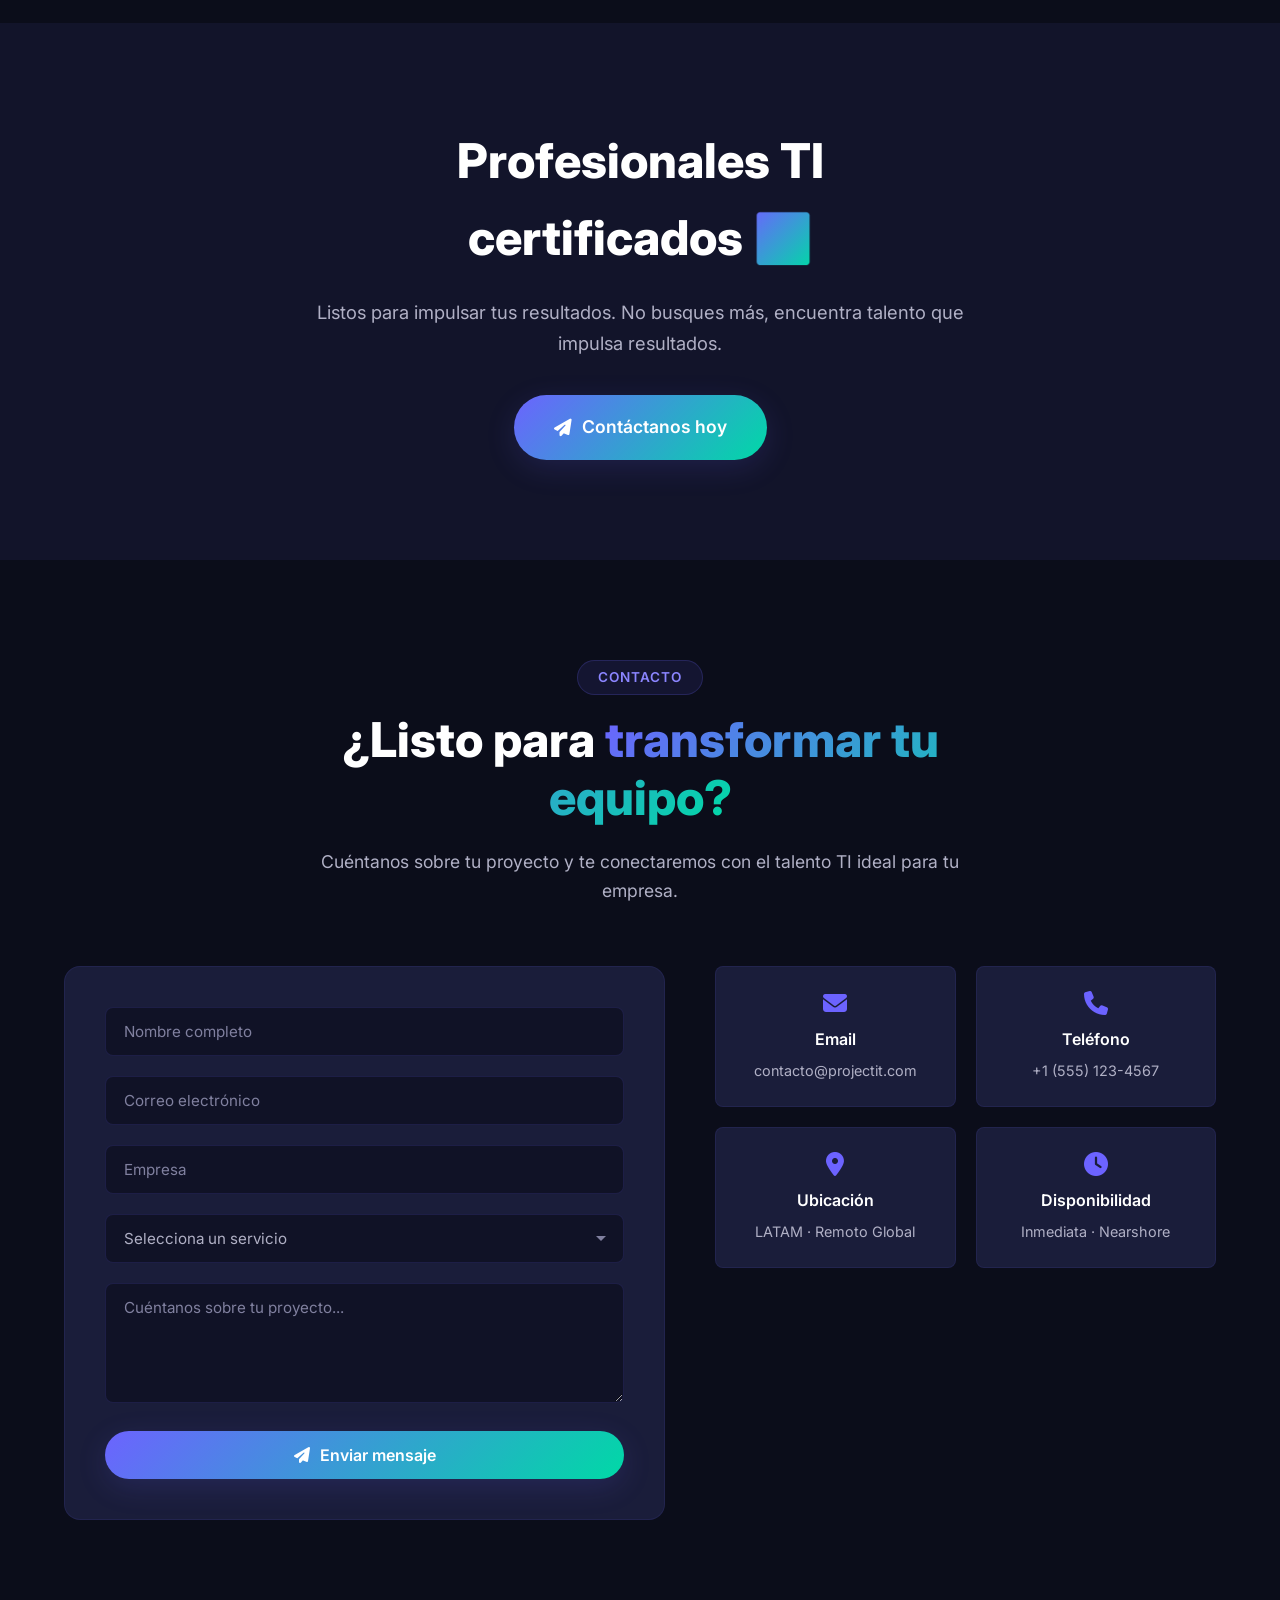
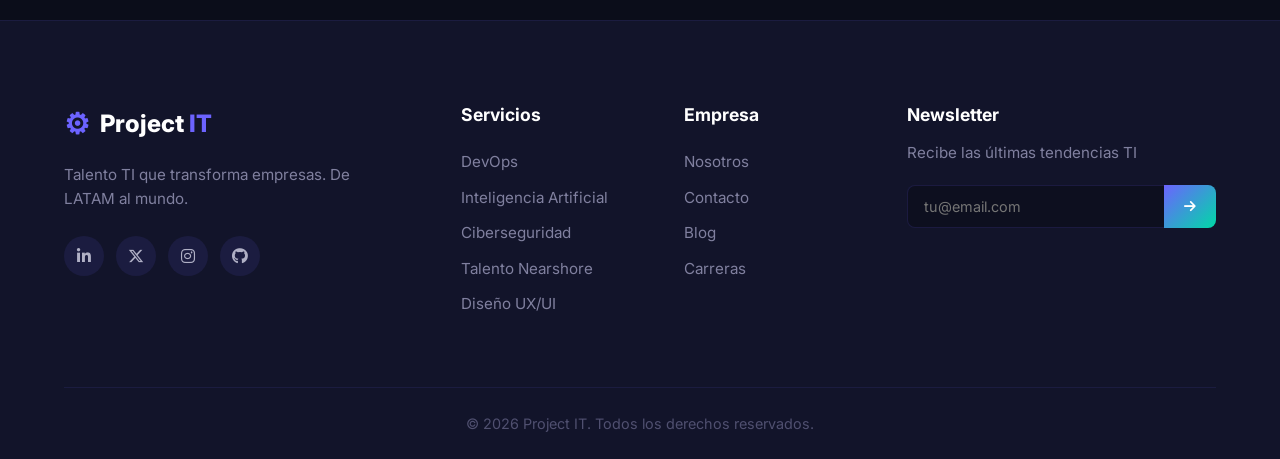
==== commit 0dedddee: "Remove stats counters from hero section" ====
--- a/index.html
+++ b/index.html
@@ -57,20 +57,7 @@
                         <i class="fas fa-arrow-down"></i> Ver servicios
                     </a>
                 </div>
-                <div class="hero__stats">
-                    <div class="stat">
-                        <span class="stat__number" data-count="150">0</span>
-                        <span class="stat__label">Clientes Satisfechos</span>
-                    </div>
-                    <div class="stat">
-                        <span class="stat__number" data-count="500">0</span>
-                        <span class="stat__label">Profesionales TI</span>
-                    </div>
-                    <div class="stat">
-                        <span class="stat__number" data-count="98">0</span>
-                        <span class="stat__label">% Retención</span>
-                    </div>
-                </div>
+                <!-- Stats removed per request -->
             </div>
             <div class="hero__visual">
                 <div class="hero__code-card">
--- a/styles.css
+++ b/styles.css
@@ -359,35 +359,6 @@
     animation: fadeInUp 0.6s ease 0.3s both;
 }
 
-/* Stats */
-.hero__stats {
-    display: flex;
-    gap: 40px;
-    animation: fadeInUp 0.6s ease 0.4s both;
-}
-
-.stat {
-    text-align: center;
-}
-
-.stat__number {
-    display: block;
-    font-size: 2rem;
-    font-weight: 800;
-    background: var(--gradient-1);
-    -webkit-background-clip: text;
-    -webkit-text-fill-color: transparent;
-    background-clip: text;
-    line-height: 1;
-}
-
-.stat__label {
-    font-size: 0.85rem;
-    color: var(--gray-400);
-    margin-top: 4px;
-    display: block;
-}
-
 /* Code Card */
 .hero__visual {
     display: flex;
@@ -908,10 +879,6 @@
         justify-content: center;
     }
 
-    .hero__stats {
-        justify-content: center;
-    }
-
     .hero__visual {
         display: none;
     }
@@ -973,11 +940,6 @@
         font-size: clamp(2rem, 8vw, 2.8rem);
     }
 
-    .hero__stats {
-        flex-wrap: wrap;
-        gap: 24px;
-    }
-
     .about__grid {
         grid-template-columns: 1fr;
     }
@@ -1019,11 +981,6 @@
         justify-content: center;
     }
 
-    .hero__stats {
-        flex-direction: column;
-        gap: 16px;
-    }
-
     .contact__info {
         grid-template-columns: 1fr;
     }
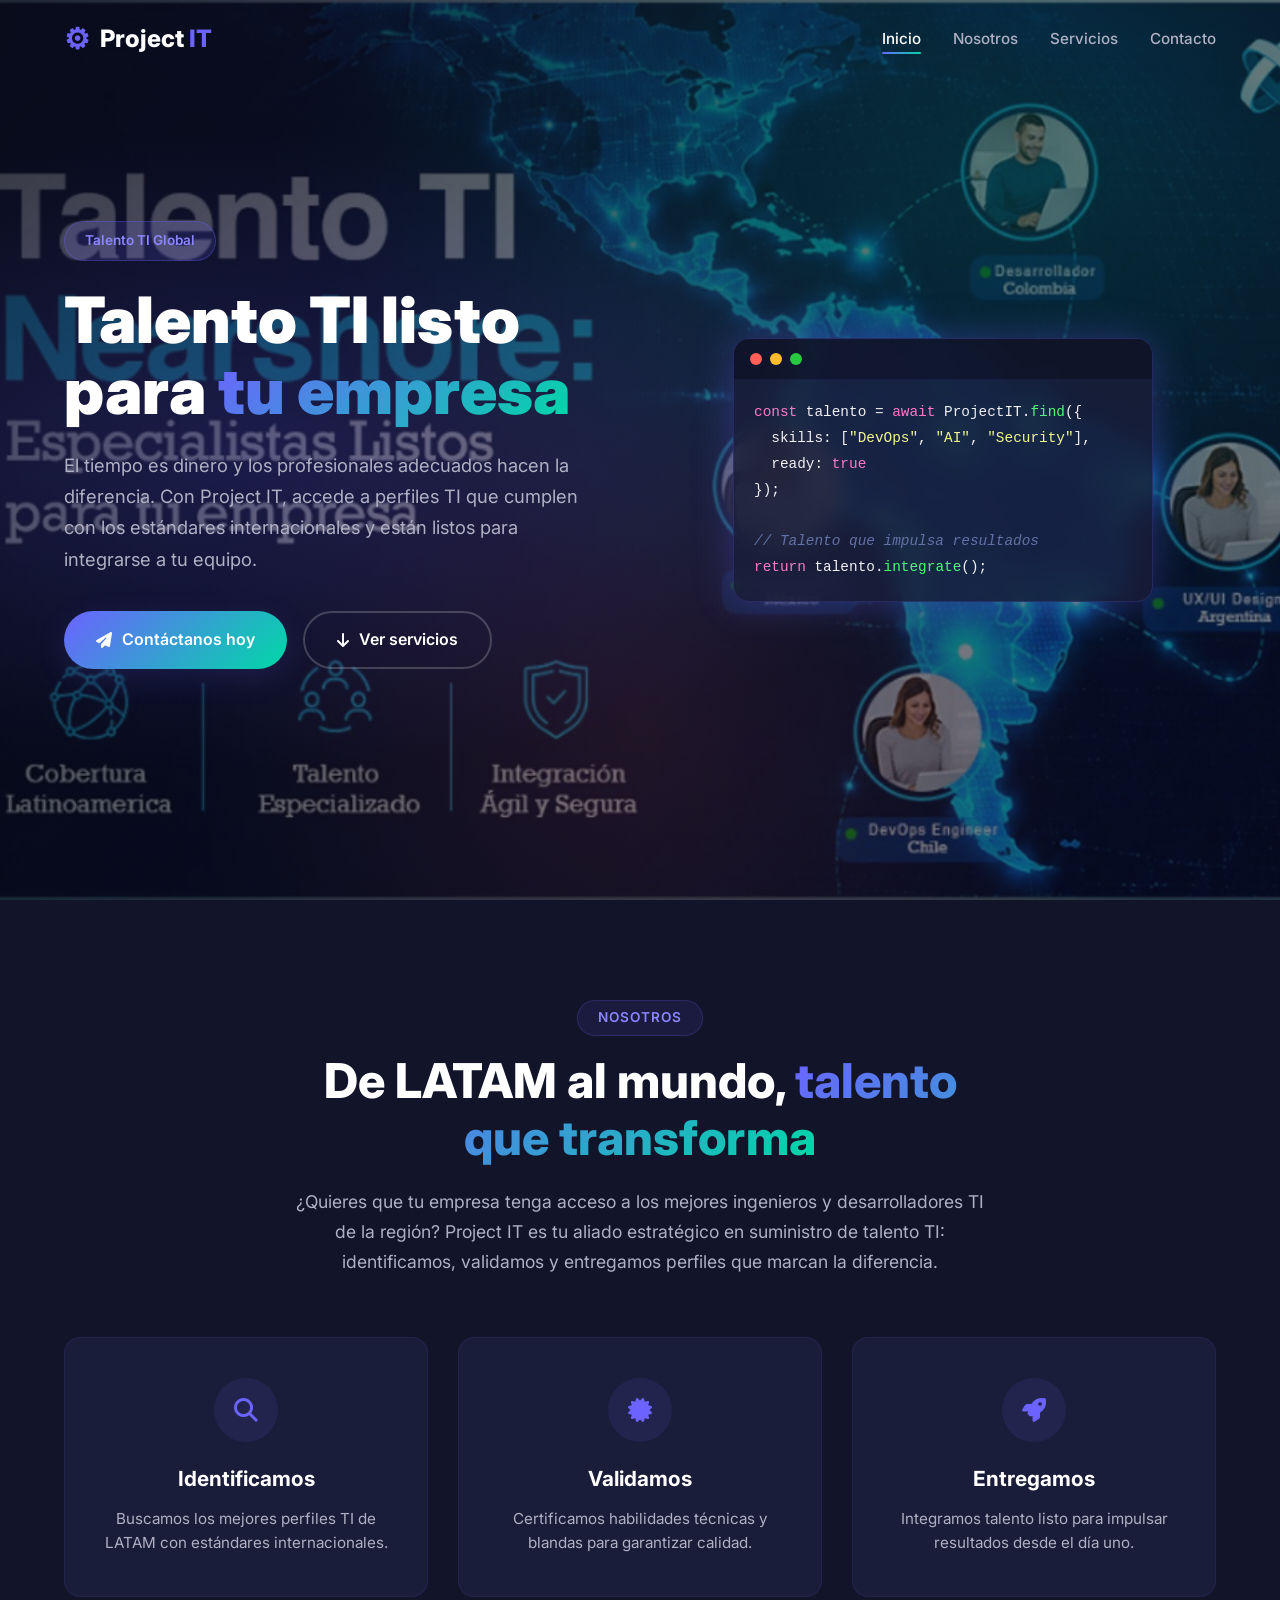
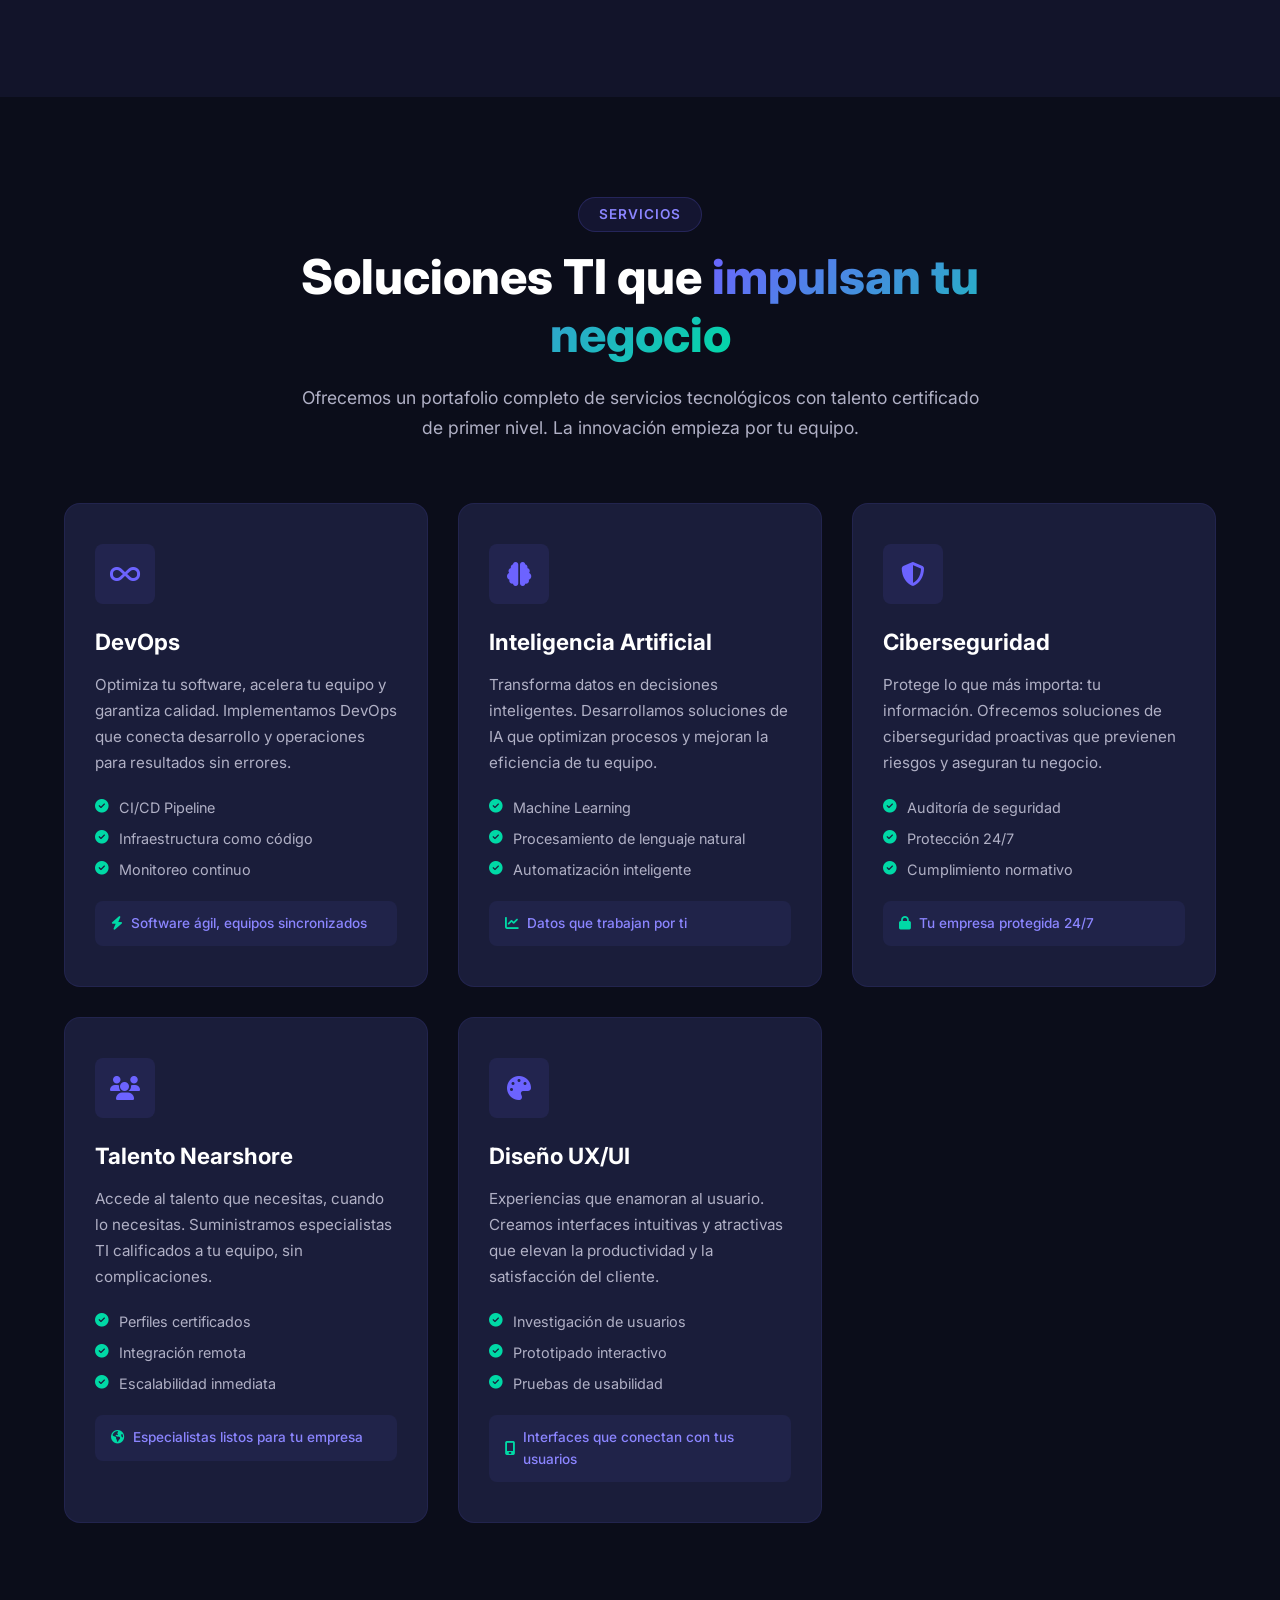
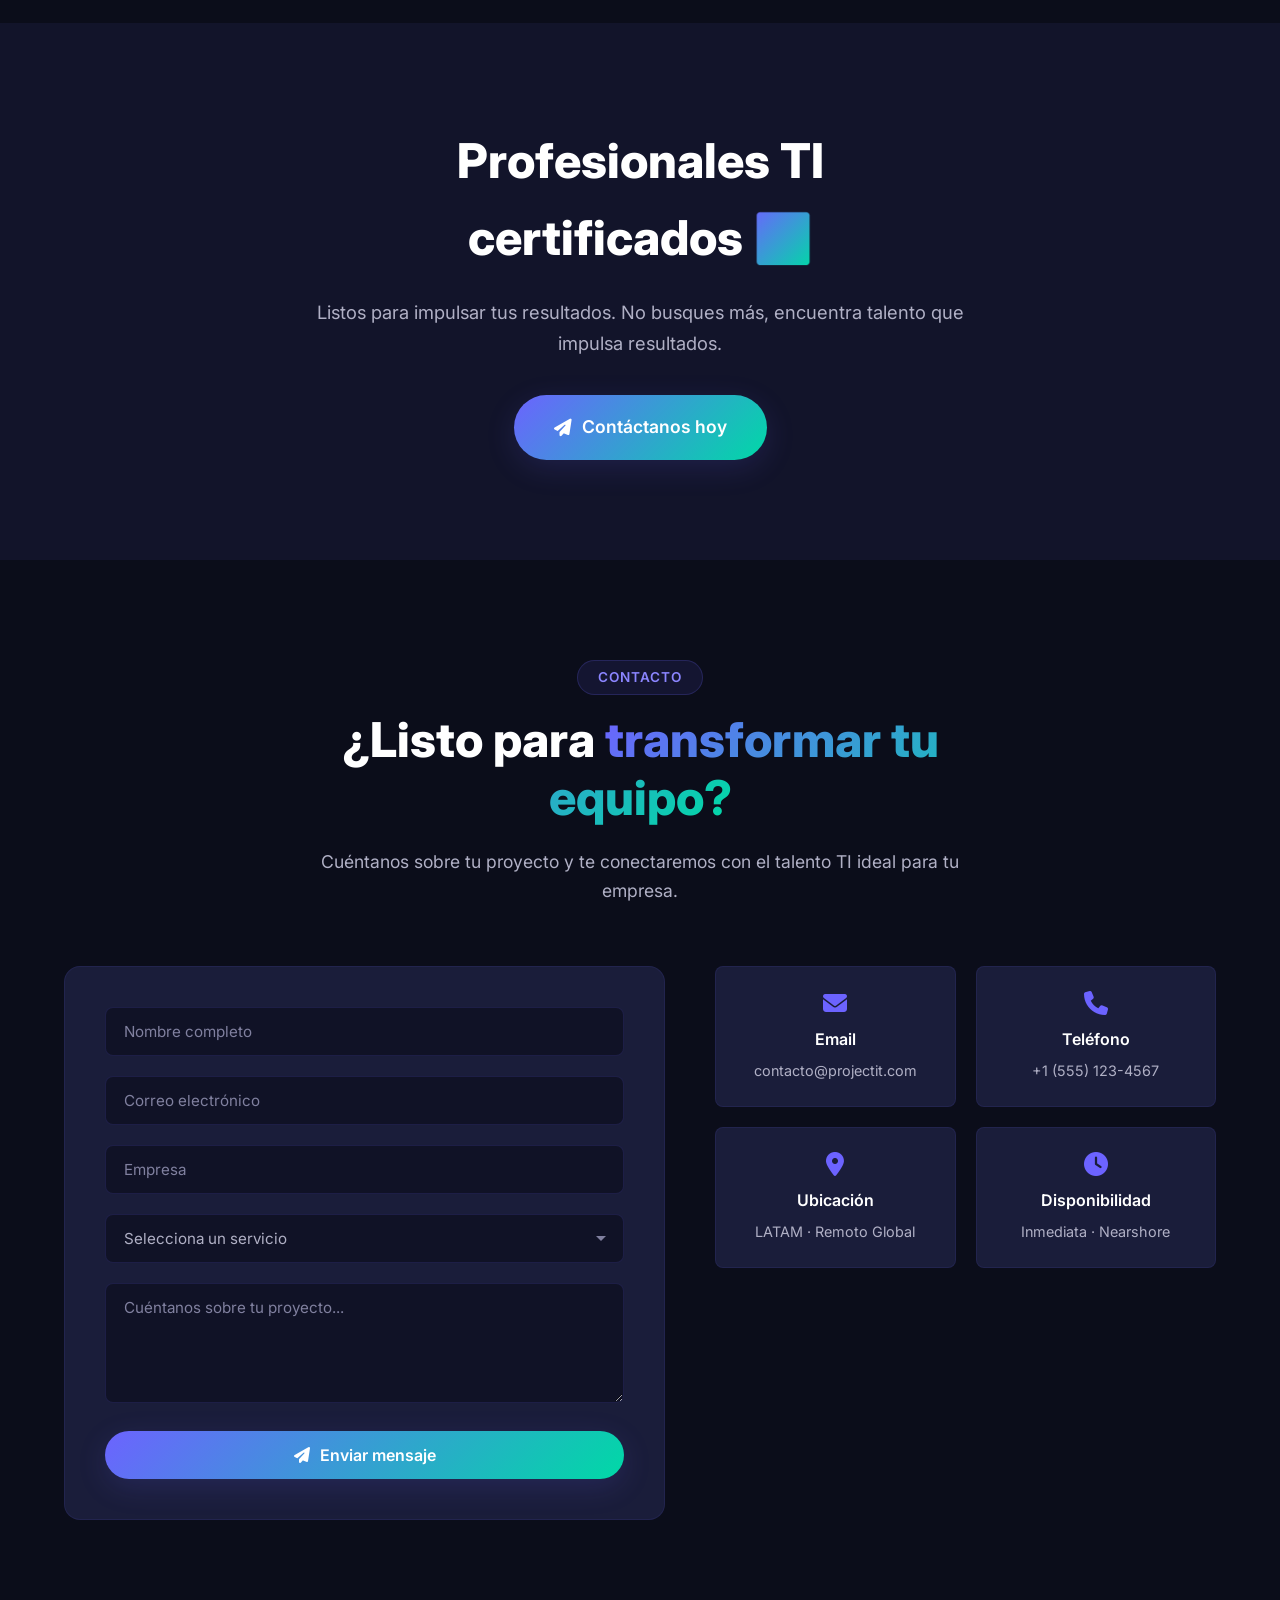
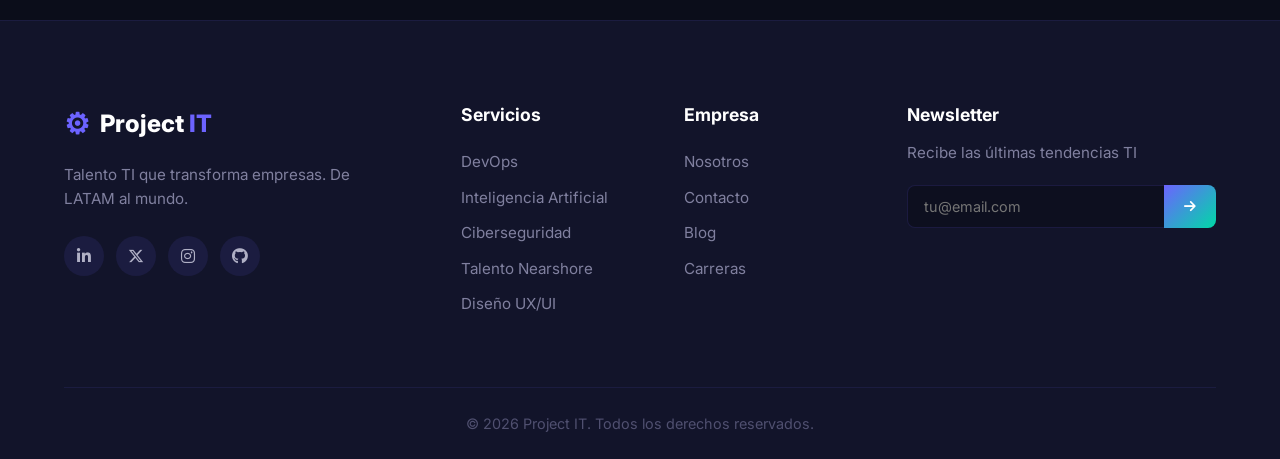
==== commit 9d88a705: "Add hero background slider with 3 images transitioning every 8 seconds with dark overlay" ====
--- a/index.html
+++ b/index.html
@@ -10,8 +10,25 @@
     <link href="https://fonts.googleapis.com/css2?family=Inter:wght@300;400;500;600;700;800;900&display=swap" rel="stylesheet">
     <link rel="stylesheet" href="https://cdnjs.cloudflare.com/ajax/libs/font-awesome/6.5.1/css/all.min.css">
     <link rel="stylesheet" href="styles.css">
+    <style>
+        /* Anti-copy protection */
+        body {
+            -webkit-user-select: none;
+            -moz-user-select: none;
+            -ms-user-select: none;
+            user-select: none;
+        }
+        img {
+            -webkit-user-drag: none;
+            -khtml-user-drag: none;
+            -moz-user-drag: none;
+            -o-user-drag: none;
+            user-drag: none;
+        }
+    </style>
 </head>
-<body>
+<body oncontextmenu="return false" onkeydown="return disableShortcuts(event)">
+
     <!-- ===== HEADER / NAVBAR ===== -->
     <header class="header" id="header">
         <div class="container header__container">
@@ -37,6 +54,13 @@
 
     <!-- ===== HERO ===== -->
     <section class="hero" id="hero">
+        <!-- Background Slider -->
+        <div class="hero__slider">
+            <div class="hero__slide hero__slide--1 active"></div>
+            <div class="hero__slide hero__slide--2"></div>
+            <div class="hero__slide hero__slide--3"></div>
+        </div>
+        <div class="hero__overlay"></div>
         <div class="hero__bg"></div>
         <div class="container hero__container">
             <div class="hero__content">
--- a/styles.css
+++ b/styles.css
@@ -301,13 +301,62 @@
     padding: 120px 0 80px;
 }
 
+/* Background Slider */
+.hero__slider {
+    position: absolute;
+    inset: 0;
+    z-index: 0;
+}
+
+.hero__slide {
+    position: absolute;
+    inset: 0;
+    background-size: cover;
+    background-position: center;
+    background-repeat: no-repeat;
+    opacity: 0;
+    transition: opacity 1.5s cubic-bezier(0.4, 0, 0.2, 1);
+    will-change: opacity;
+}
+
+.hero__slide.active {
+    opacity: 1;
+}
+
+.hero__slide--1 {
+    background-image: url('Imagenes/ProyectITWEB1.jpg');
+}
+
+.hero__slide--2 {
+    background-image: url('Imagenes/ProyectITWEB2.jpg');
+}
+
+.hero__slide--3 {
+    background-image: url('Imagenes/ProyectITWEB3.jpg');
+}
+
+/* Overlay oscuro para legibilidad del texto */
+.hero__overlay {
+    position: absolute;
+    inset: 0;
+    z-index: 1;
+    background: linear-gradient(
+        135deg,
+        rgba(11, 13, 26, 0.85) 0%,
+        rgba(11, 13, 26, 0.65) 40%,
+        rgba(11, 13, 26, 0.5) 100%
+    );
+    pointer-events: none;
+}
+
 .hero__bg {
     position: absolute;
     inset: 0;
+    z-index: 2;
     background: 
-        radial-gradient(ellipse at 20% 50%, rgba(108, 99, 255, 0.15) 0%, transparent 50%),
-        radial-gradient(ellipse at 80% 20%, rgba(0, 217, 166, 0.1) 0%, transparent 50%),
-        radial-gradient(ellipse at 50% 80%, rgba(255, 107, 107, 0.08) 0%, transparent 50%);
+        radial-gradient(ellipse at 20% 50%, rgba(108, 99, 255, 0.2) 0%, transparent 50%),
+        radial-gradient(ellipse at 80% 20%, rgba(0, 217, 166, 0.15) 0%, transparent 50%),
+        radial-gradient(ellipse at 50% 80%, rgba(255, 107, 107, 0.1) 0%, transparent 50%);
     pointer-events: none;
 }
 
@@ -317,7 +366,7 @@
     gap: 60px;
     align-items: center;
     position: relative;
-    z-index: 1;
+    z-index: 3;
 }
 
 .hero__badge {
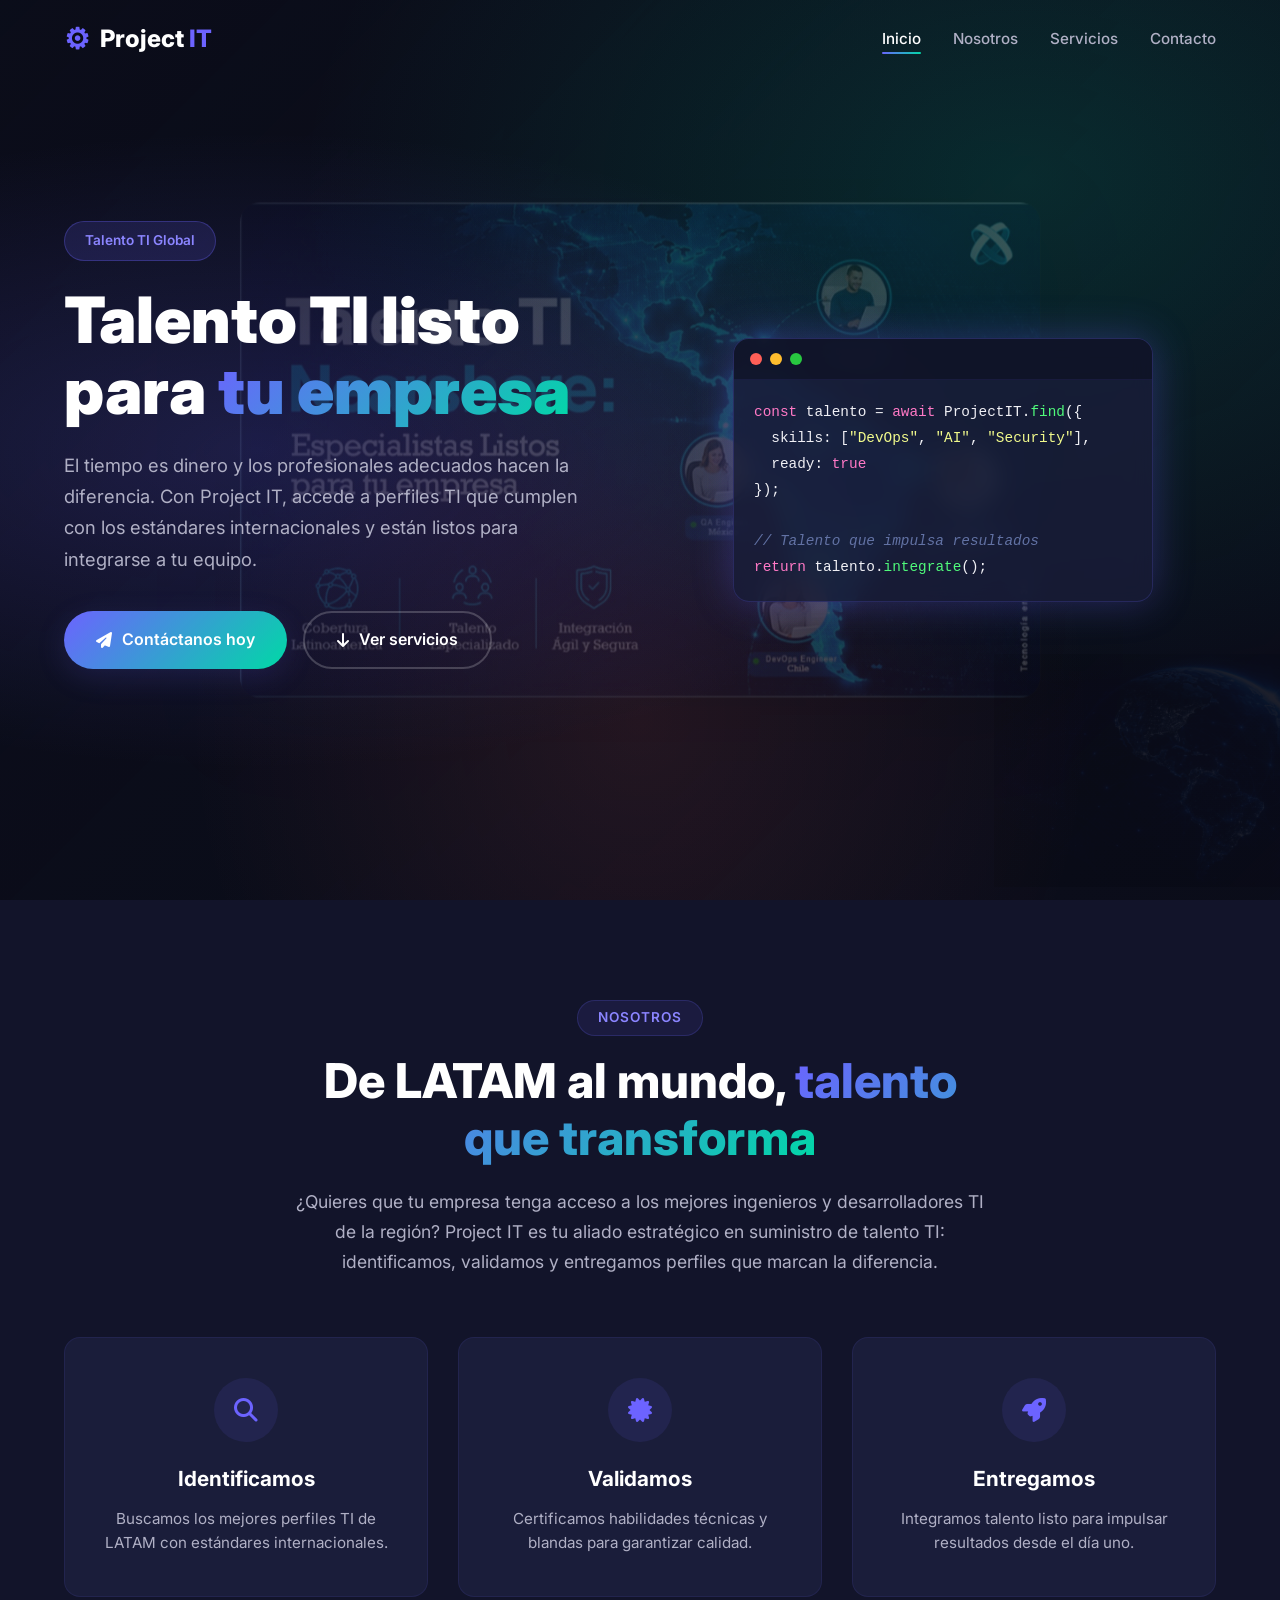
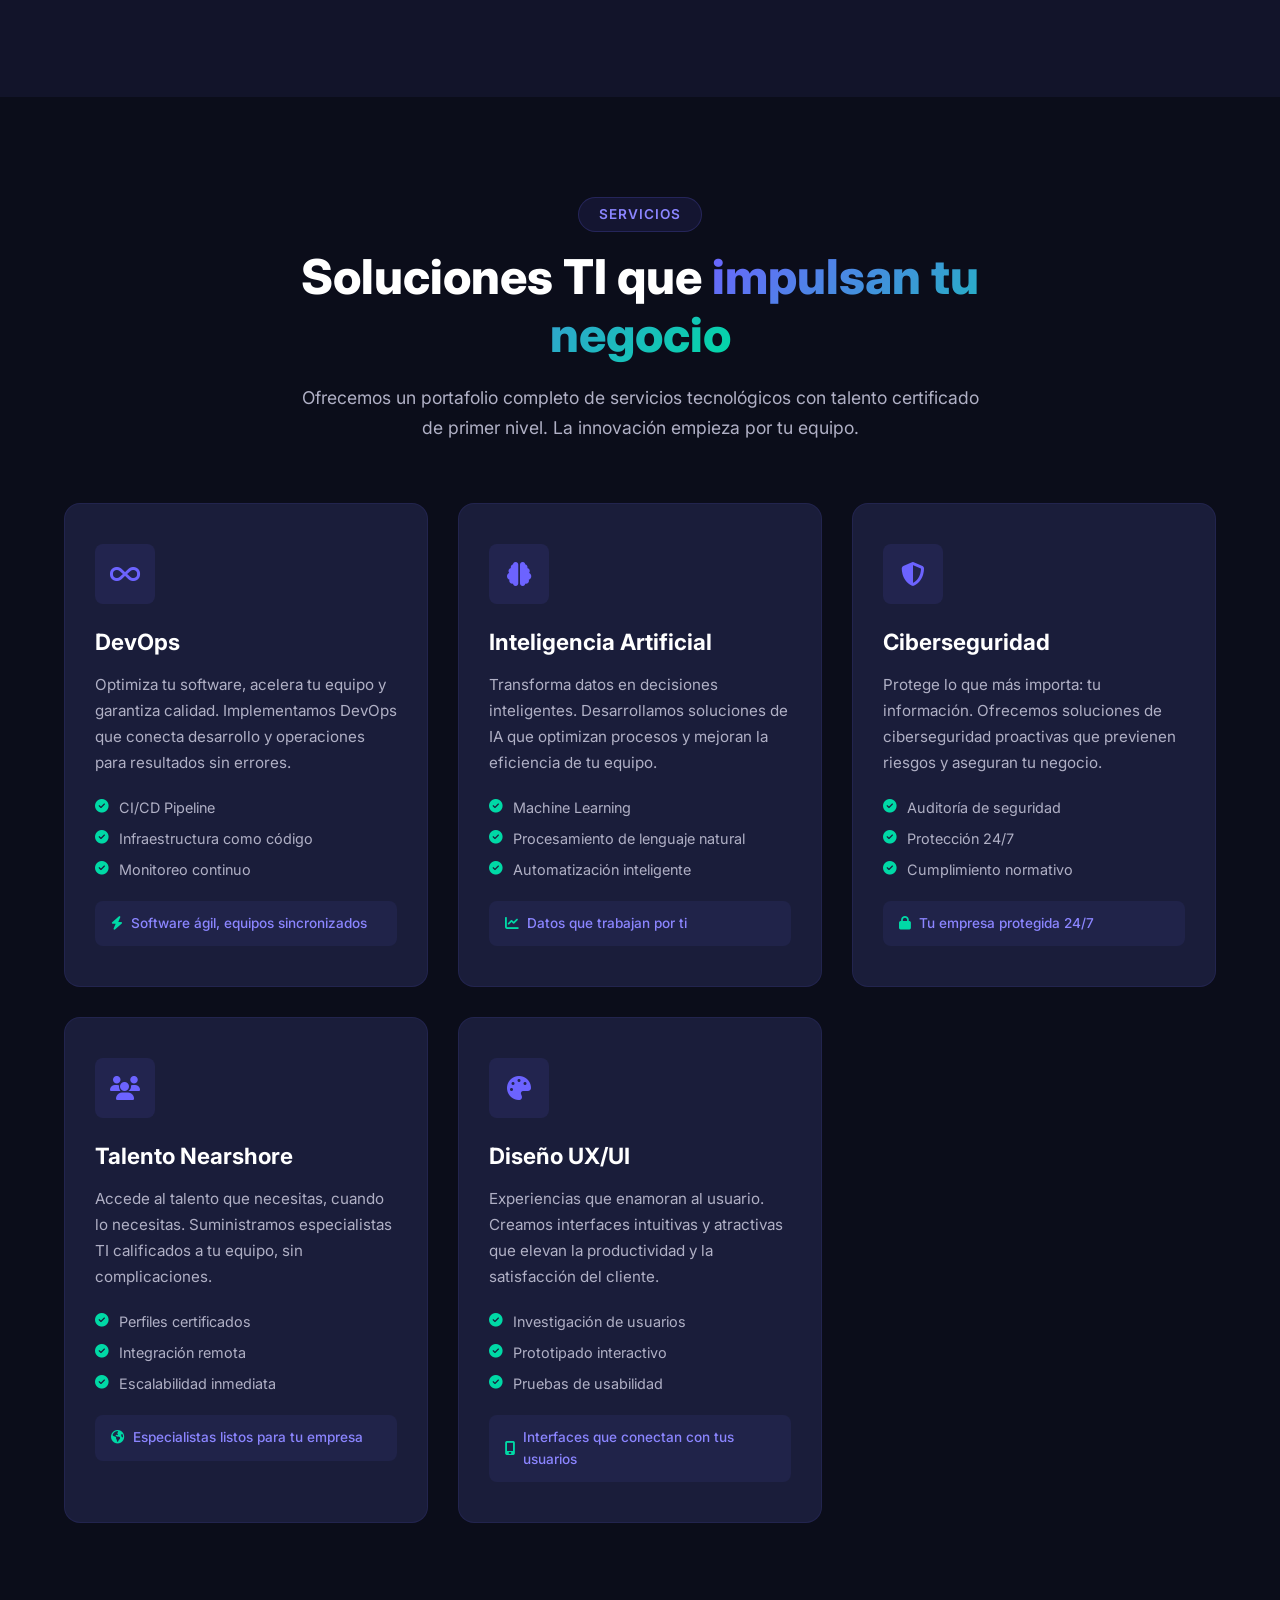
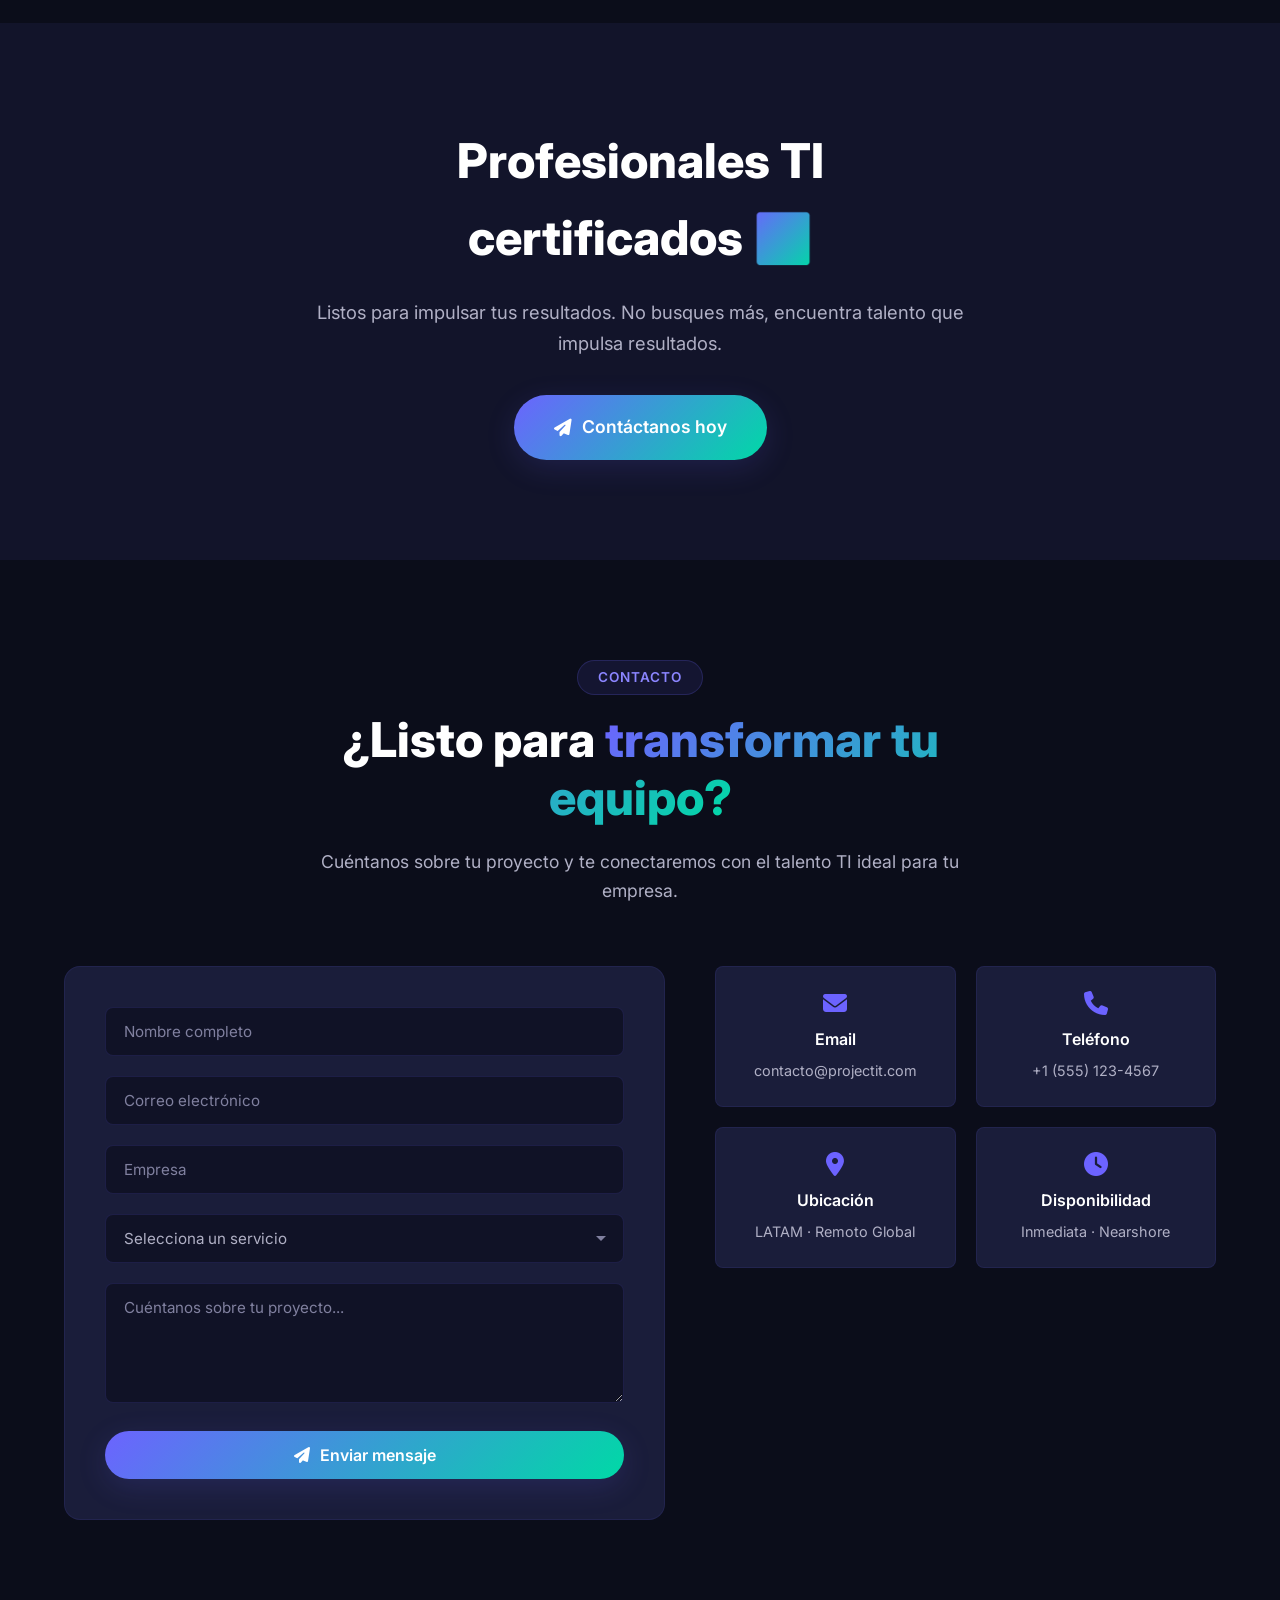
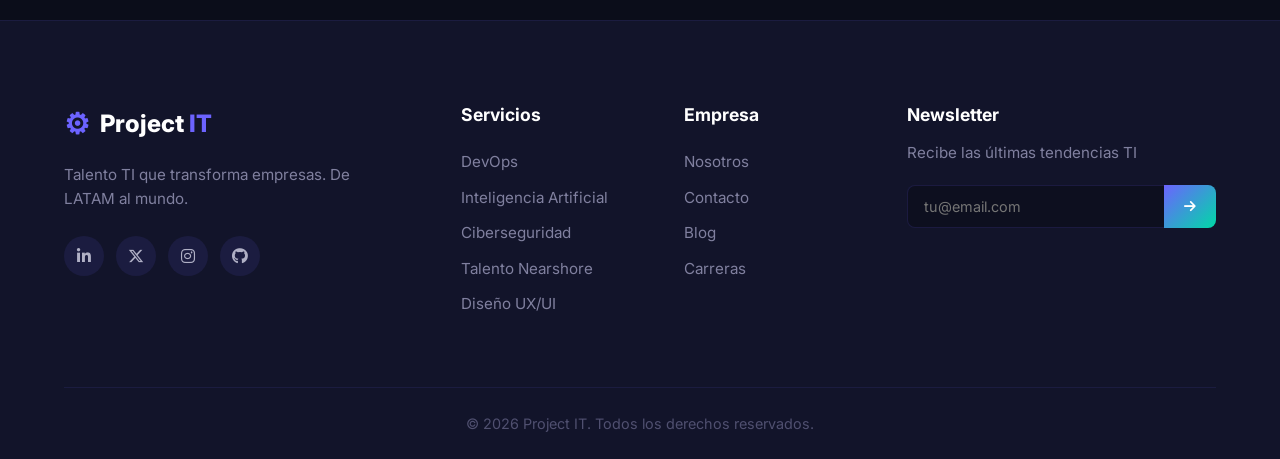
==== commit 5f5a36dd: "Add mundo.png image, resize slider images to smaller centered windows with rounded corners, add floa" ====
--- a/index.html
+++ b/index.html
@@ -54,14 +54,17 @@
 
     <!-- ===== HERO ===== -->
     <section class="hero" id="hero">
-        <!-- Background Slider -->
+        <!-- Background Slider - Imágenes más pequeñas y centradas -->
         <div class="hero__slider">
             <div class="hero__slide hero__slide--1 active"></div>
             <div class="hero__slide hero__slide--2"></div>
             <div class="hero__slide hero__slide--3"></div>
+            <div class="hero__slide hero__slide--4"></div>
         </div>
         <div class="hero__overlay"></div>
         <div class="hero__bg"></div>
+        <!-- Mundo decorativo -->
+        <div class="hero__mundo"></div>
         <div class="container hero__container">
             <div class="hero__content">
                 <span class="hero__badge">Talento TI Global</span>
--- a/styles.css
+++ b/styles.css
@@ -301,26 +301,39 @@
     padding: 120px 0 80px;
 }
 
-/* Background Slider */
+/* Background Slider - Imágenes más pequeñas y centradas como ventanas */
 .hero__slider {
     position: absolute;
     inset: 0;
     z-index: 0;
+    overflow: hidden;
+    display: flex;
+    align-items: center;
+    justify-content: center;
 }
 
 .hero__slide {
     position: absolute;
-    inset: 0;
+    width: min(75vw, 800px);
+    height: min(55vh, 500px);
+    border-radius: 20px;
+    box-shadow: 0 20px 80px rgba(0, 0, 0, 0.5), 0 0 0 1px rgba(255, 255, 255, 0.05);
     background-size: cover;
-    background-position: center;
+    background-position: center center;
     background-repeat: no-repeat;
     opacity: 0;
-    transition: opacity 1.5s cubic-bezier(0.4, 0, 0.2, 1);
-    will-change: opacity;
+    transition: opacity 1.5s cubic-bezier(0.4, 0, 0.2, 1), transform 1.5s cubic-bezier(0.4, 0, 0.2, 1);
+    will-change: opacity, transform;
+    transform: scale(0.95);
+    /* Centrado automático con flex del padre */
+    left: 50%;
+    top: 50%;
+    transform: translate(-50%, -50%) scale(0.95);
 }
 
 .hero__slide.active {
-    opacity: 1;
+    opacity: 0.6;
+    transform: translate(-50%, -50%) scale(1);
 }
 
 .hero__slide--1 {
@@ -333,6 +346,13 @@
 
 .hero__slide--3 {
     background-image: url('Imagenes/ProyectITWEB3.jpg');
+}
+
+.hero__slide--4 {
+    background-image: url('Imagenes/mundo.png');
+    background-size: contain;
+    background-color: rgba(11, 13, 26, 0.3);
+    background-blend-mode: overlay;
 }
 
 /* Overlay oscuro para legibilidad del texto */
@@ -340,13 +360,38 @@
     position: absolute;
     inset: 0;
     z-index: 1;
-    background: linear-gradient(
-        135deg,
-        rgba(11, 13, 26, 0.85) 0%,
-        rgba(11, 13, 26, 0.65) 40%,
-        rgba(11, 13, 26, 0.5) 100%
-    );
+    background: 
+        linear-gradient(
+            135deg,
+            rgba(11, 13, 26, 0.92) 0%,
+            rgba(11, 13, 26, 0.70) 40%,
+            rgba(11, 13, 26, 0.50) 100%
+        );
     pointer-events: none;
+}
+
+/* Mundo decorativo flotante (fijo, no del slider) */
+.hero__mundo {
+    position: absolute;
+    z-index: 1;
+    width: min(40vw, 350px);
+    height: min(40vw, 350px);
+    background-image: url('Imagenes/mundo.png');
+    background-size: contain;
+    background-repeat: no-repeat;
+    background-position: center;
+    opacity: 0.08;
+    pointer-events: none;
+    bottom: -5%;
+    right: -5%;
+    animation: mundoFloat 20s ease-in-out infinite;
+}
+
+@keyframes mundoFloat {
+    0%, 100% { transform: translate(0, 0) rotate(0deg); }
+    25% { transform: translate(-20px, -30px) rotate(5deg); }
+    50% { transform: translate(10px, -50px) rotate(-3deg); }
+    75% { transform: translate(-15px, -20px) rotate(4deg); }
 }
 
 .hero__bg {
@@ -951,6 +996,25 @@
         padding: 60px 0;
     }
 
+    /* Slider más pequeño en móviles */
+    .hero__slide {
+        width: min(85vw, 400px);
+        height: min(35vh, 280px);
+        border-radius: 16px;
+    }
+
+    .hero__slide.active {
+        opacity: 0.5;
+    }
+
+    .hero__mundo {
+        width: min(50vw, 200px);
+        height: min(50vw, 200px);
+        opacity: 0.05;
+        bottom: -2%;
+        right: -8%;
+    }
+
     .nav {
         position: fixed;
         top: 0;
@@ -1015,6 +1079,54 @@
     }
 }
 
+/* Pantallas ultra-wide (mayor a 1920px) */
+@media (min-width: 1921px) {
+    .hero__slide {
+        background-size: cover;
+    }
+}
+
+/* Landscape en móviles */
+@media (max-height: 500px) and (orientation: landscape) {
+    .hero {
+        min-height: 120vh;
+        padding: 100px 0 40px;
+    }
+    
+    .hero__title {
+        font-size: clamp(1.8rem, 4vw, 2.5rem);
+    }
+    
+    .hero__subtitle {
+        font-size: 0.95rem;
+        margin-bottom: 20px;
+    }
+    
+    .hero__actions {
+        margin-bottom: 20px;
+    }
+    
+    .hero__visual {
+        display: none;
+    }
+}
+
+/* Tablets en landscape */
+@media (min-width: 768px) and (max-width: 1024px) and (orientation: landscape) {
+    .hero__container {
+        grid-template-columns: 1fr 1fr;
+        gap: 30px;
+    }
+    
+    .hero__visual {
+        display: flex;
+    }
+    
+    .hero__code-card {
+        max-width: 320px;
+    }
+}
+
 /* Small Mobile */
 @media (max-width: 480px) {
     .container {
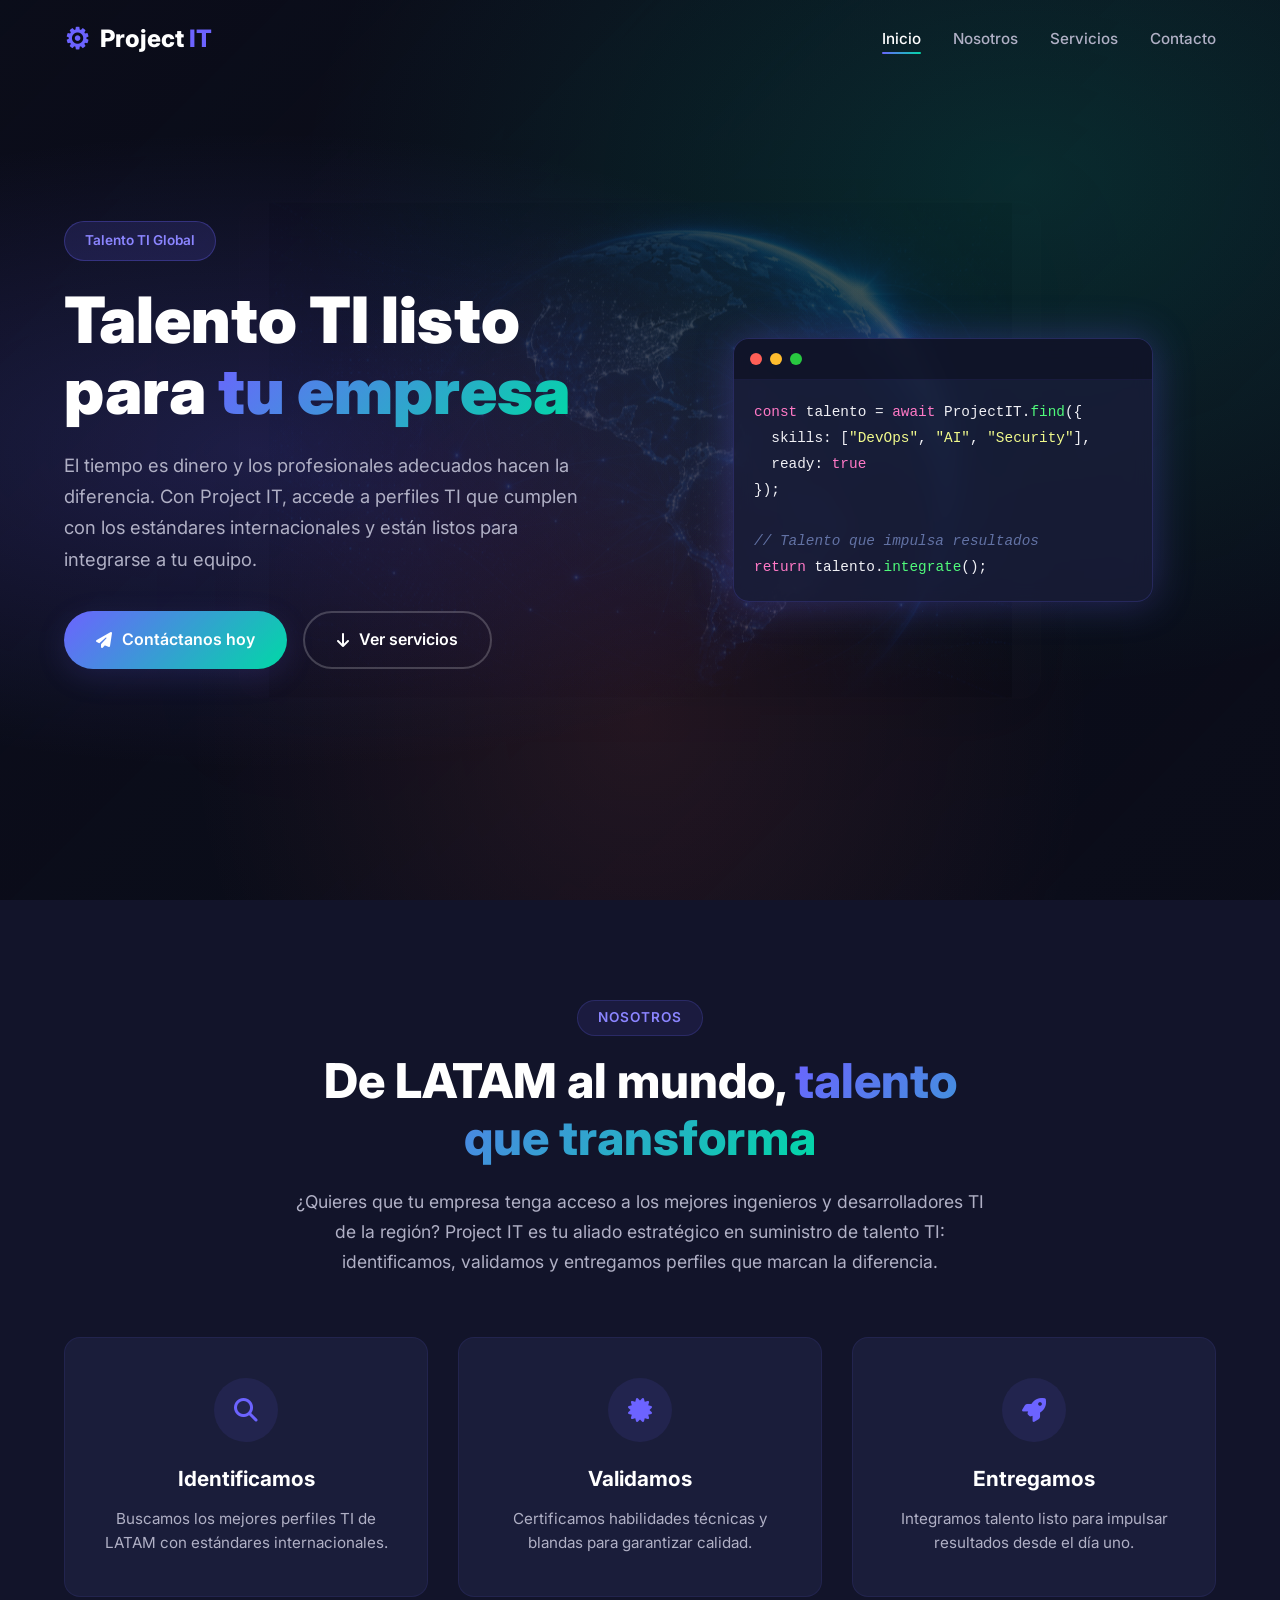
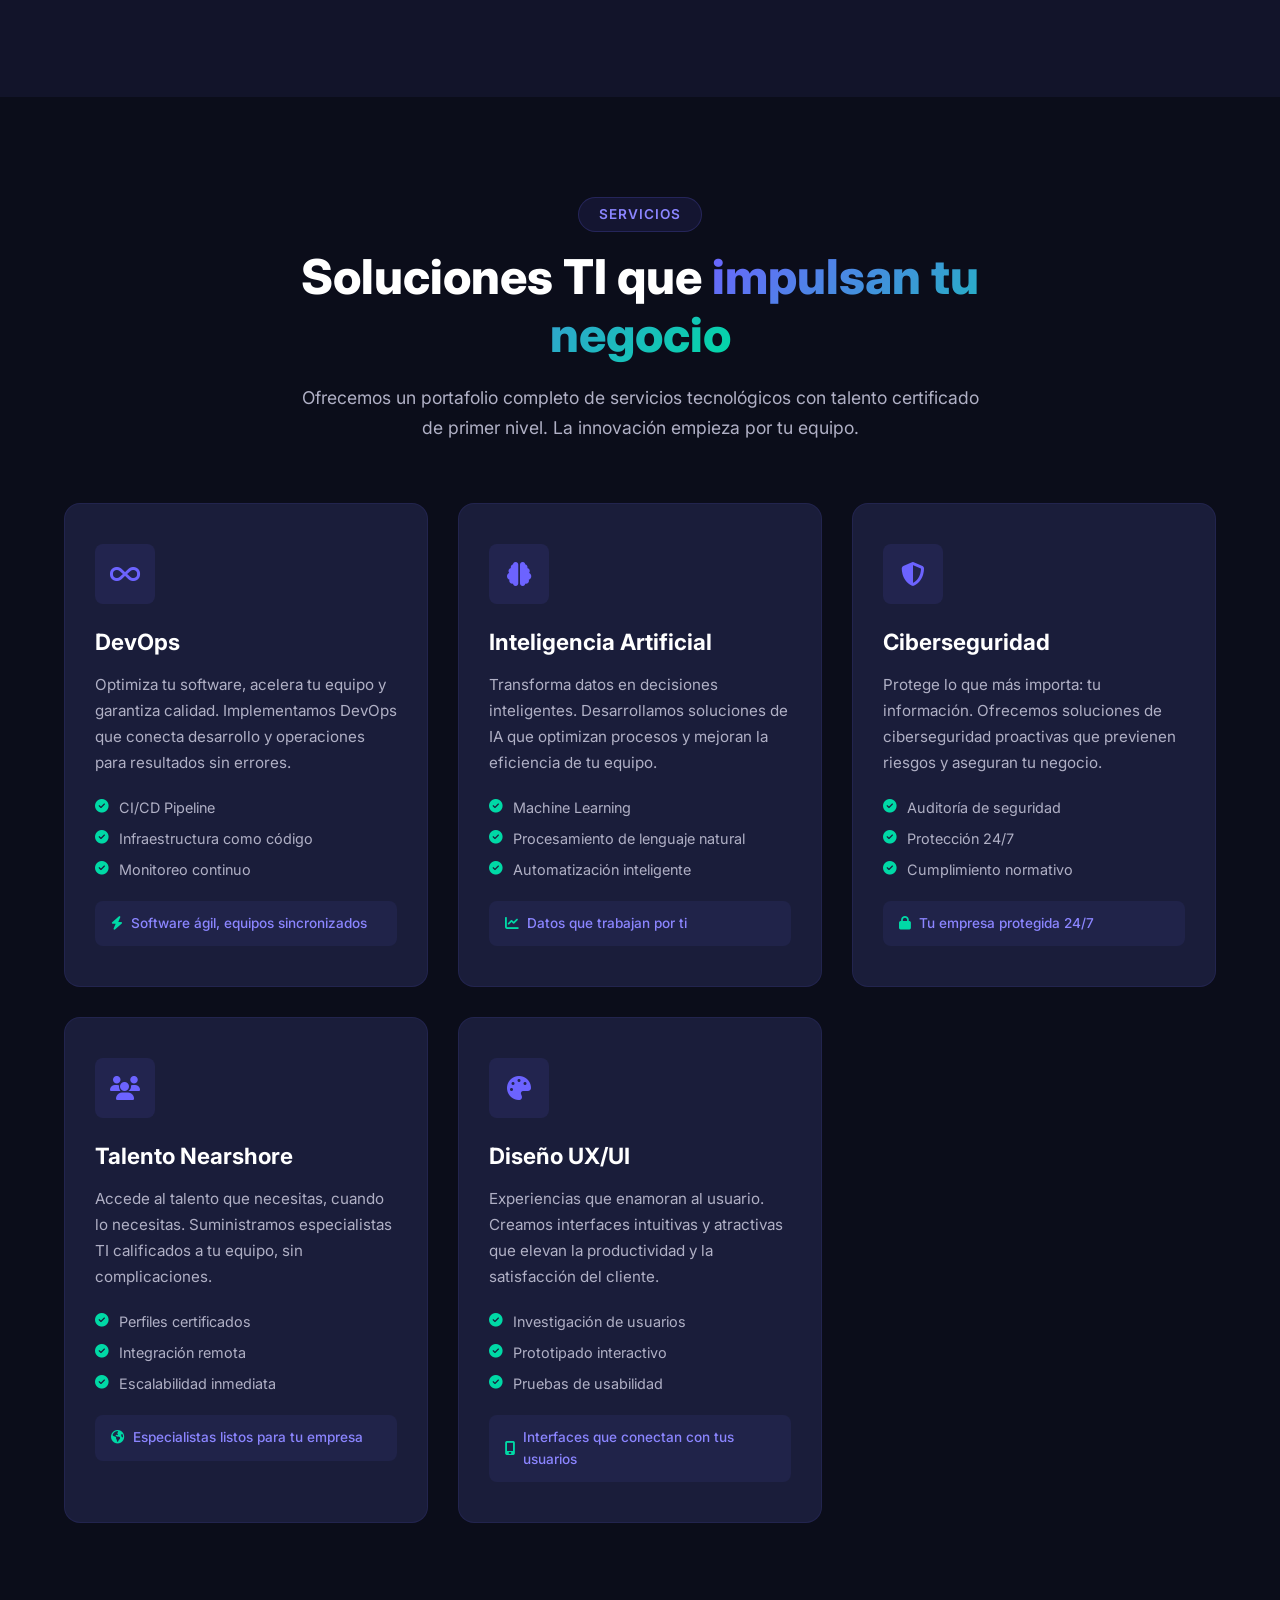
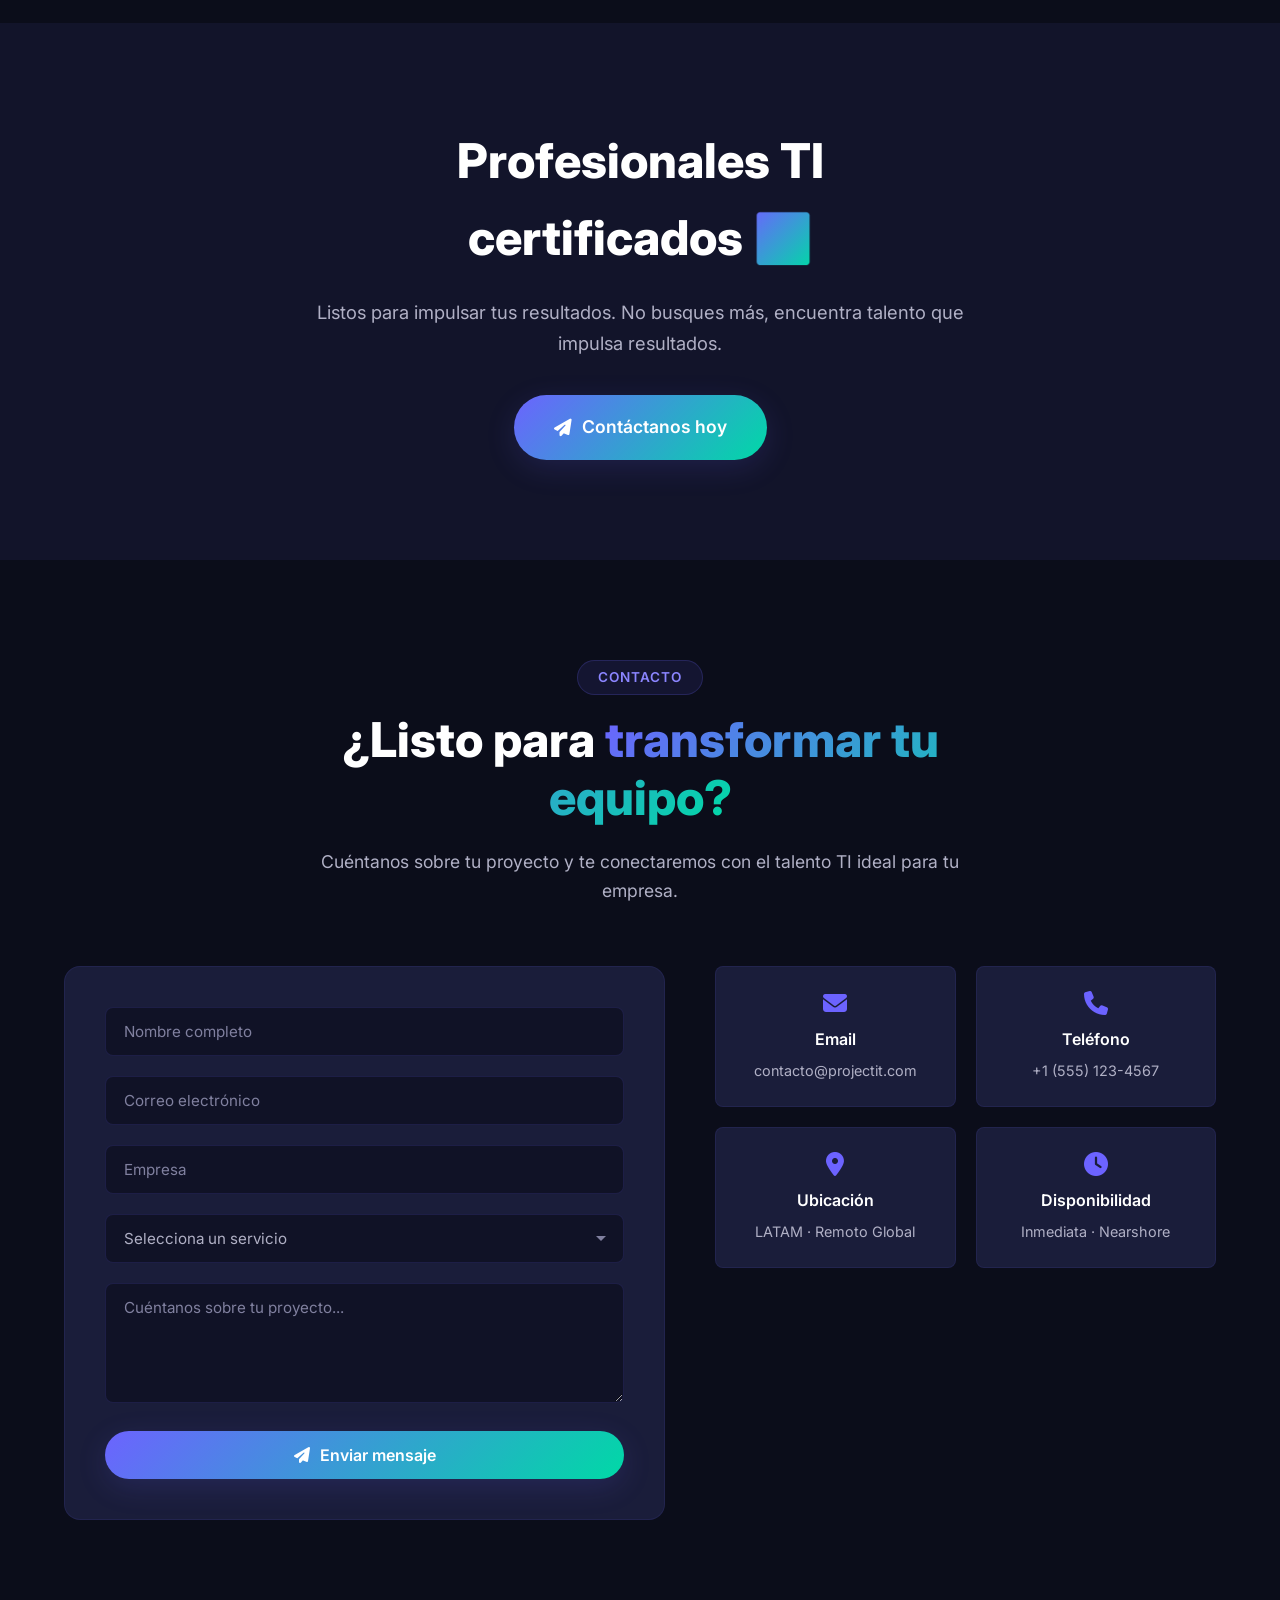
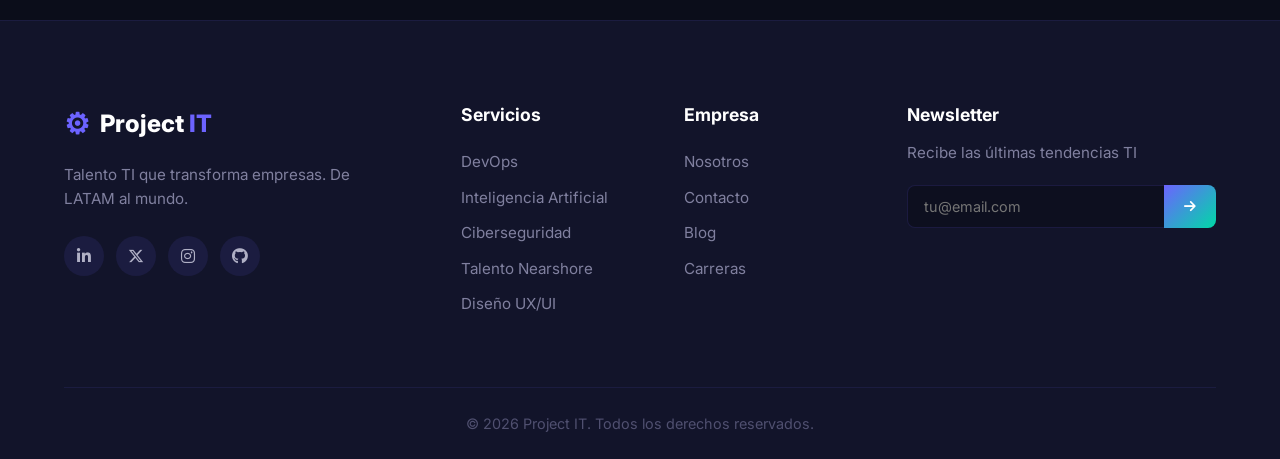
==== commit a7673d96: "Keep only mundo.png as hero background image, remove unused images, clean up slider JS" ====
--- a/index.html
+++ b/index.html
@@ -54,17 +54,12 @@
 
     <!-- ===== HERO ===== -->
     <section class="hero" id="hero">
-        <!-- Background Slider - Imágenes más pequeñas y centradas -->
+        <!-- Background Slider - Solo mundo.png -->
         <div class="hero__slider">
-            <div class="hero__slide hero__slide--1 active"></div>
-            <div class="hero__slide hero__slide--2"></div>
-            <div class="hero__slide hero__slide--3"></div>
-            <div class="hero__slide hero__slide--4"></div>
+            <div class="hero__slide hero__slide--mundo active"></div>
         </div>
         <div class="hero__overlay"></div>
         <div class="hero__bg"></div>
-        <!-- Mundo decorativo -->
-        <div class="hero__mundo"></div>
         <div class="container hero__container">
             <div class="hero__content">
                 <span class="hero__badge">Talento TI Global</span>
--- a/styles.css
+++ b/styles.css
@@ -336,23 +336,11 @@
     transform: translate(-50%, -50%) scale(1);
 }
 
-.hero__slide--1 {
-    background-image: url('Imagenes/ProyectITWEB1.jpg');
-}
-
-.hero__slide--2 {
-    background-image: url('Imagenes/ProyectITWEB2.jpg');
-}
-
-.hero__slide--3 {
-    background-image: url('Imagenes/ProyectITWEB3.jpg');
-}
-
-.hero__slide--4 {
+.hero__slide--mundo {
     background-image: url('Imagenes/mundo.png');
     background-size: contain;
-    background-color: rgba(11, 13, 26, 0.3);
-    background-blend-mode: overlay;
+    background-position: center center;
+    background-repeat: no-repeat;
 }
 
 /* Overlay oscuro para legibilidad del texto */
@@ -370,30 +358,6 @@
     pointer-events: none;
 }
 
-/* Mundo decorativo flotante (fijo, no del slider) */
-.hero__mundo {
-    position: absolute;
-    z-index: 1;
-    width: min(40vw, 350px);
-    height: min(40vw, 350px);
-    background-image: url('Imagenes/mundo.png');
-    background-size: contain;
-    background-repeat: no-repeat;
-    background-position: center;
-    opacity: 0.08;
-    pointer-events: none;
-    bottom: -5%;
-    right: -5%;
-    animation: mundoFloat 20s ease-in-out infinite;
-}
-
-@keyframes mundoFloat {
-    0%, 100% { transform: translate(0, 0) rotate(0deg); }
-    25% { transform: translate(-20px, -30px) rotate(5deg); }
-    50% { transform: translate(10px, -50px) rotate(-3deg); }
-    75% { transform: translate(-15px, -20px) rotate(4deg); }
-}
-
 .hero__bg {
     position: absolute;
     inset: 0;
@@ -1007,14 +971,6 @@
         opacity: 0.5;
     }
 
-    .hero__mundo {
-        width: min(50vw, 200px);
-        height: min(50vw, 200px);
-        opacity: 0.05;
-        bottom: -2%;
-        right: -8%;
-    }
-
     .nav {
         position: fixed;
         top: 0;
